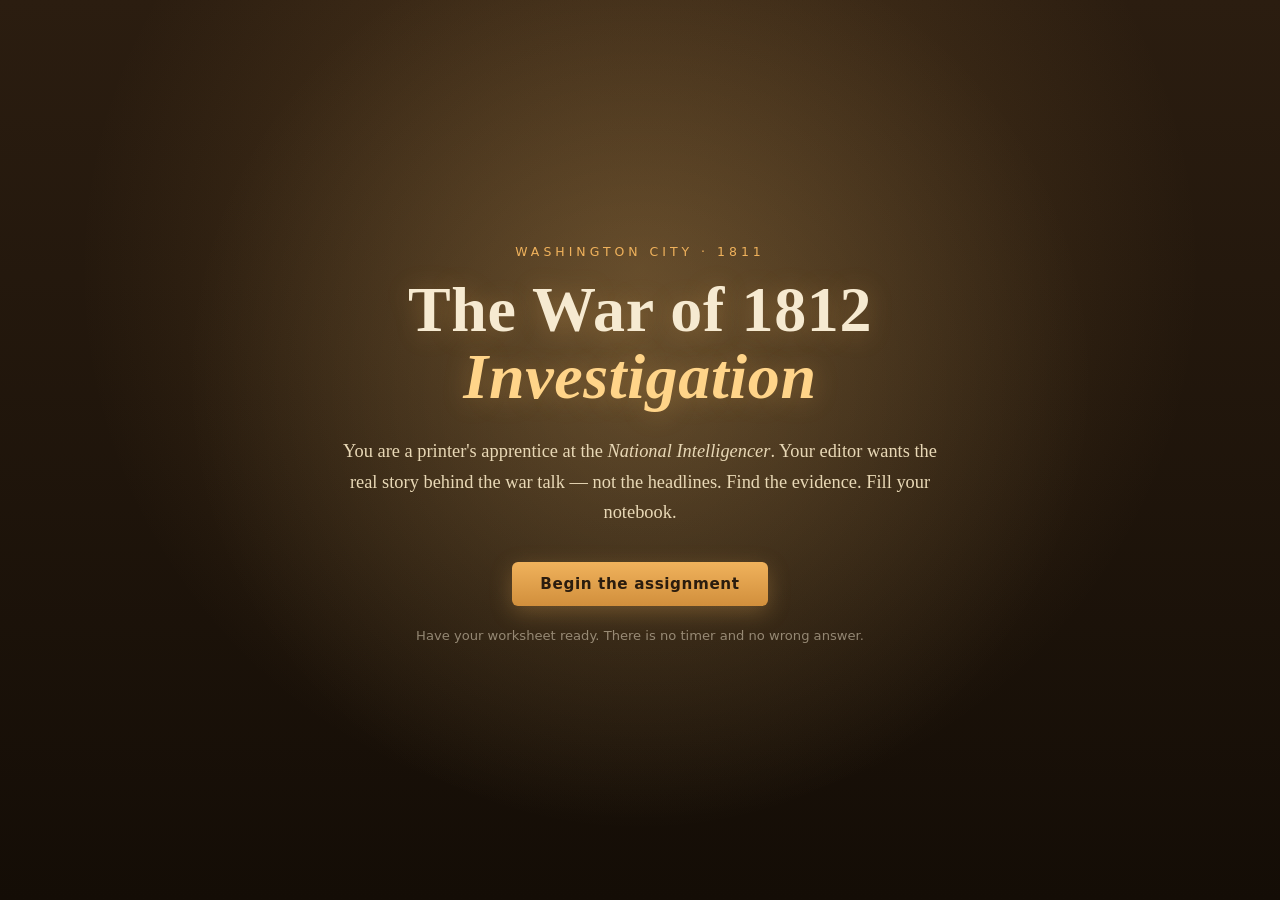
==== index.html @ 08470422 "Add vertical slice: beats 1-2 of the War of 1812 investigation A point-and-click lesson for 9th grad" ====
<!DOCTYPE html>
<html lang="en">
<head>
<meta charset="utf-8">
<meta name="viewport" content="width=device-width, initial-scale=1, viewport-fit=cover">
<title>The War of 1812 Investigation</title>
<meta name="description" content="A point-and-click investigation into the causes of the War of 1812.">
<link rel="icon" href="data:image/svg+xml,<svg xmlns='http://www.w3.org/2000/svg' viewBox='0 0 100 100'><text y='.9em' font-size='90'>🕯️</text></svg>">
<link rel="stylesheet" href="assets/css/game.css">
</head>
<body>

<main id="app">

  <!-- ============ TITLE ============ -->
  <section id="screen-title" class="screen is-active">
    <div class="title-art" aria-hidden="true"></div>
    <div class="title-inner">
      <p class="title-kicker">Washington City &middot; 1811</p>
      <h1 class="title-name">The War of 1812<br><span>Investigation</span></h1>
      <p class="title-blurb">
        You are a printer's apprentice at the <em>National Intelligencer</em>.
        Your editor wants the real story behind the war talk &mdash; not the headlines.
        Find the evidence. Fill your notebook.
      </p>
      <button class="btn btn-primary" id="btn-start">Begin the assignment</button>
      <p class="title-foot">Have your worksheet ready. There is no timer and no wrong answer.</p>
    </div>
  </section>

  <!-- ============ GAME ============ -->
  <section id="screen-game" class="screen">

    <div class="stage-wrap">
      <div class="stage" id="stage">
        <div class="stage-art" id="stage-art"></div>
        <div class="hotspots" id="hotspots"></div>
        <div class="stage-vignette" aria-hidden="true"></div>
        <p class="nudge" id="nudge" role="status" aria-live="polite"></p>
      </div>
    </div>

    <!-- dialogue overlay for the street beats -->
    <div class="dialogue" id="dialogue" hidden>
      <div class="dialogue-box">
        <p class="dialogue-who" id="dialogue-who"></p>
        <p class="dialogue-line" id="dialogue-line"></p>
        <button class="dialogue-next" id="dialogue-next">Continue &rsaquo;</button>
      </div>
    </div>

    <!-- notebook rail: objective + progress -->
    <div class="rail">
      <div class="rail-left">
        <span class="rail-label">Your notebook</span>
        <p class="rail-objective" id="objective" aria-live="polite">&nbsp;</p>
      </div>
      <div class="rail-right">
        <div class="pips" id="pips" aria-label="Evidence collected"></div>
        <button class="btn btn-ghost" id="btn-help" hidden>Where do I look?</button>
      </div>
    </div>
  </section>

  <!-- ============ EVIDENCE MODAL ============ -->
  <div class="modal-scrim" id="scrim" hidden>
    <div class="modal" role="dialog" aria-modal="true" aria-labelledby="modal-title">
      <p class="modal-tag" id="modal-tag"></p>
      <h2 class="modal-title" id="modal-title"></h2>
      <blockquote class="modal-quote" id="modal-quote"></blockquote>
      <div class="modal-body" id="modal-body"></div>
      <div class="modal-record">
        <p class="modal-record-label">Write this in your notebook</p>
        <p class="modal-record-text" id="modal-record"></p>
      </div>
      <button class="btn btn-primary" id="modal-close">Got it &mdash; keep looking</button>
    </div>
  </div>

  <!-- ============ INTERSTITIAL / END ============ -->
  <section id="screen-card" class="screen">
    <div class="card-inner">
      <p class="card-kicker" id="card-kicker"></p>
      <h2 class="card-title" id="card-title"></h2>
      <p class="card-text" id="card-text"></p>
      <button class="btn btn-primary" id="card-next"></button>
    </div>
  </section>

</main>

<script src="assets/js/scenes.js"></script>
<script src="assets/js/content.js"></script>
<script src="assets/js/game.js"></script>
</body>
</html>
---- assets/css/game.css ----
/* ==================================================================
   The War of 1812 Investigation
   No build step, no frameworks, no external fonts or images.
   Everything here is plain CSS so it runs on a locked-down Chromebook
   with no network access beyond the initial page load.
==================================================================*/

:root{
  --ink:        #2a1c0e;
  --parchment:  #f6ead1;
  --parchment-2:#e8d8b6;
  --candle:     #f0b25c;
  --candle-hot: #ffd489;
  --wine:       #7d2f2c;
  --deep:       #1b1209;
  --deep-2:     #2b1d10;
  --rule:       rgba(240, 178, 92, 0.28);

  --serif: "Iowan Old Style", "Palatino Linotype", Palatino, "Book Antiqua", Georgia, "Times New Roman", serif;
  --sans:  "Segoe UI", system-ui, -apple-system, Roboto, Helvetica, Arial, sans-serif;

  --stage-max: 1400px;
}

*{ box-sizing: border-box; }

html, body{
  margin: 0;
  padding: 0;
  height: 100%;
  background: var(--deep);
  color: var(--parchment);
  font-family: var(--serif);
  -webkit-text-size-adjust: 100%;
}

body{
  overflow: hidden;              /* the stage never scrolls during play */
  overscroll-behavior: none;
}

#app{ height: 100%; }

/* ---------- screens ---------------------------------------------*/
.screen{
  display: none;
  height: 100%;
  width: 100%;
}
.screen.is-active{ display: flex; }

/* ==================================================================
   TITLE SCREEN
==================================================================*/
#screen-title{
  position: relative;
  align-items: center;
  justify-content: center;
  text-align: center;
  padding: 24px;
  background:
    radial-gradient(ellipse at 50% 30%, rgba(240,178,92,0.22), transparent 62%),
    linear-gradient(#2b1d10, #140d06);
}
.title-art{
  position: absolute;
  inset: 0;
  background:
    radial-gradient(circle at 50% 42%, rgba(255,212,137,0.16), transparent 55%);
  pointer-events: none;
}
.title-inner{
  position: relative;
  max-width: 640px;
}
.title-kicker{
  font-family: var(--sans);
  font-size: 0.78rem;
  letter-spacing: 0.32em;
  text-transform: uppercase;
  color: var(--candle);
  margin: 0 0 18px;
}
.title-name{
  font-size: clamp(2.2rem, 6.2vw, 4rem);
  line-height: 1.04;
  margin: 0 0 6px;
  font-weight: 600;
  letter-spacing: 0.01em;
  text-shadow: 0 2px 26px rgba(240,178,92,0.3);
}
.title-name span{
  display: inline-block;
  color: var(--candle-hot);
  font-style: italic;
}
.title-blurb{
  font-size: clamp(1rem, 2.1vw, 1.15rem);
  line-height: 1.66;
  color: var(--parchment-2);
  margin: 26px auto 34px;
  max-width: 34em;
}
.title-foot{
  font-family: var(--sans);
  font-size: 0.82rem;
  color: rgba(246,234,209,0.5);
  margin-top: 22px;
}

/* ==================================================================
   BUTTONS
==================================================================*/
.btn{
  font-family: var(--sans);
  font-size: 0.95rem;
  font-weight: 600;
  letter-spacing: 0.04em;
  border: none;
  border-radius: 6px;
  padding: 13px 28px;
  cursor: pointer;
  transition: transform 0.12s ease, box-shadow 0.18s ease, background 0.18s ease;
}
.btn:focus-visible{
  outline: 3px solid var(--candle-hot);
  outline-offset: 3px;
}
.btn-primary{
  background: linear-gradient(#f0b25c, #d18f3c);
  color: #2a1c0e;
  box-shadow: 0 6px 22px rgba(240,178,92,0.28);
}
.btn-primary:hover{
  transform: translateY(-2px);
  box-shadow: 0 10px 28px rgba(240,178,92,0.4);
}
.btn-primary:active{ transform: translateY(0); }
.btn-ghost{
  background: transparent;
  color: var(--candle);
  border: 1px solid var(--rule);
  padding: 9px 16px;
  font-size: 0.82rem;
}
.btn-ghost:hover{ background: rgba(240,178,92,0.1); }

/* ==================================================================
   GAME SCREEN — stage + rail
==================================================================*/
#screen-game{
  flex-direction: column;
  background: #0d0805;
}

.stage-wrap{
  flex: 1;
  min-height: 0;
  display: flex;
  align-items: center;
  justify-content: center;
  padding: 10px;
}

/* The stage locks to 16:9 and never exceeds the viewport, so the
   percentage hotspots always land on the right pixels. */
.stage{
  position: relative;
  width: min(100%, var(--stage-max));
  aspect-ratio: 16 / 9;
  max-height: 100%;
  border-radius: 8px;
  overflow: hidden;
  box-shadow: 0 18px 60px rgba(0,0,0,0.6);
  background: #1b1209;
}
/* Safari <15 and old Chromebooks without aspect-ratio support */
@supports not (aspect-ratio: 16 / 9){
  .stage{ height: 100%; width: auto; min-width: 60vw; }
}

.stage-art, .stage-art svg, .stage-art img{
  position: absolute;
  inset: 0;
  width: 100%;
  height: 100%;
  display: block;
  object-fit: cover;
}
.stage-art{ animation: fadeIn 0.5s ease both; }

.stage-vignette{
  position: absolute;
  inset: 0;
  pointer-events: none;
  background:
    radial-gradient(ellipse at 50% 45%, transparent 42%, rgba(12,7,3,0.62) 100%);
}

@keyframes fadeIn{ from{ opacity: 0; } to{ opacity: 1; } }

/* ---------- hotspots --------------------------------------------*/
.hotspots{ position: absolute; inset: 0; }

.hotspot{
  position: absolute;
  border: none;
  background: transparent;
  border-radius: 10px;
  cursor: pointer;
  padding: 0;
  /* a faint constant shimmer so students know where to aim, without
     turning the scene into a christmas tree */
  box-shadow:
    0 0 0 2px rgba(255,212,137,0.34),
    0 0 26px 6px rgba(255,190,100,0.22) inset;
  animation: breathe 2.6s ease-in-out infinite;
  transition: box-shadow 0.2s ease, transform 0.2s ease;
}
.hotspot:hover,
.hotspot:focus-visible{
  outline: none;
  transform: scale(1.03);
  box-shadow:
    0 0 0 3px var(--candle-hot),
    0 0 40px 10px rgba(255,190,100,0.4) inset;
}
@keyframes breathe{
  0%, 100%{ box-shadow: 0 0 0 2px rgba(255,212,137,0.28), 0 0 22px 5px rgba(255,190,100,0.16) inset; }
  50%     { box-shadow: 0 0 0 2px rgba(255,212,137,0.55), 0 0 34px 9px rgba(255,190,100,0.34) inset; }
}
/* the "Where do I look?" button pings the current hotspot hard */
.hotspot.is-pinged{ animation: ping 0.7s ease 3; }
@keyframes ping{
  0%, 100%{ transform: scale(1);    box-shadow: 0 0 0 2px rgba(255,212,137,0.4); }
  50%     { transform: scale(1.14); box-shadow: 0 0 0 5px #fff0c8, 0 0 60px 16px rgba(255,190,100,0.6) inset; }
}
@media (prefers-reduced-motion: reduce){
  .hotspot, .hotspot.is-pinged{ animation: none; }
  .hotspot{ box-shadow: 0 0 0 3px rgba(255,212,137,0.55); }
}

/* edit mode: ?edit in the URL draws every box for repositioning */
.hotspots.is-editing .hotspot{
  background: rgba(255,80,80,0.22);
  box-shadow: 0 0 0 2px #ff5050;
  animation: none;
}

/* ---------- the "nothing there" nudge ---------------------------*/
.nudge{
  position: absolute;
  left: 50%;
  bottom: 22px;
  transform: translateX(-50%);
  margin: 0;
  padding: 9px 20px;
  border-radius: 999px;
  background: rgba(20,13,6,0.86);
  color: var(--parchment-2);
  font-family: var(--sans);
  font-size: 0.86rem;
  opacity: 0;
  transition: opacity 0.25s ease;
  pointer-events: none;
  max-width: 80%;
  text-align: center;
}
.nudge.is-shown{ opacity: 1; }

/* ==================================================================
   DIALOGUE (the two street beats)
==================================================================*/
.dialogue{
  position: absolute;
  inset: 0;
  display: flex;
  align-items: flex-end;
  justify-content: center;
  padding: 0 0 30px;
  z-index: 5;
}
.dialogue[hidden]{ display: none; }

.dialogue-box{
  width: min(860px, 92%);
  background: linear-gradient(rgba(16,10,5,0.95), rgba(10,6,3,0.97));
  border: 1px solid var(--rule);
  border-radius: 10px;
  padding: 22px 26px 20px;
  box-shadow: 0 16px 50px rgba(0,0,0,0.7);
  animation: riseIn 0.32s ease both;
}
@keyframes riseIn{
  from{ opacity: 0; transform: translateY(14px); }
  to  { opacity: 1; transform: none; }
}
.dialogue-who{
  font-family: var(--sans);
  font-size: 0.74rem;
  letter-spacing: 0.26em;
  text-transform: uppercase;
  color: var(--candle);
  margin: 0 0 10px;
}
.dialogue-line{
  font-size: clamp(1.05rem, 2.3vw, 1.32rem);
  line-height: 1.6;
  margin: 0 0 16px;
  min-height: 2.2em;
}
.dialogue-line em{ color: var(--candle-hot); font-style: italic; }
.dialogue-next{
  font-family: var(--sans);
  font-size: 0.85rem;
  font-weight: 600;
  letter-spacing: 0.06em;
  background: none;
  border: none;
  color: var(--candle);
  cursor: pointer;
  padding: 6px 2px;
}
.dialogue-next:hover{ color: var(--candle-hot); }
.dialogue-next:focus-visible{ outline: 2px solid var(--candle-hot); outline-offset: 3px; }

/* ==================================================================
   RAIL — objective + progress pips
==================================================================*/
.rail{
  flex: 0 0 auto;
  display: flex;
  align-items: center;
  gap: 20px;
  padding: 12px clamp(14px, 3vw, 34px) 16px;
  background: linear-gradient(rgba(20,13,6,0), rgba(20,13,6,0.9) 40%);
  border-top: 1px solid rgba(240,178,92,0.14);
}
.rail-left{ flex: 1; min-width: 0; }
.rail-label{
  font-family: var(--sans);
  font-size: 0.68rem;
  letter-spacing: 0.26em;
  text-transform: uppercase;
  color: rgba(240,178,92,0.75);
}
.rail-objective{
  margin: 5px 0 0;
  font-size: clamp(0.95rem, 1.9vw, 1.08rem);
  line-height: 1.5;
  color: var(--parchment-2);
}
.rail-right{
  display: flex;
  align-items: center;
  gap: 16px;
  flex: 0 0 auto;
}
.pips{ display: flex; gap: 8px; }
.pip{
  width: 13px;
  height: 13px;
  border-radius: 50%;
  border: 1.5px solid rgba(240,178,92,0.5);
  transition: background 0.3s ease, transform 0.3s ease;
}
.pip.is-found{
  background: var(--candle);
  border-color: var(--candle-hot);
  transform: scale(1.14);
  box-shadow: 0 0 12px rgba(240,178,92,0.6);
}

/* ==================================================================
   EVIDENCE MODAL
==================================================================*/
.modal-scrim{
  position: fixed;
  inset: 0;
  z-index: 40;
  display: flex;
  align-items: center;
  justify-content: center;
  padding: 20px;
  background: rgba(8,5,2,0.82);
  animation: fadeIn 0.2s ease both;
}
.modal-scrim[hidden]{ display: none; }

.modal{
  width: min(720px, 100%);
  max-height: 92vh;
  overflow-y: auto;
  background:
    linear-gradient(rgba(246,234,209,0.02), rgba(246,234,209,0.02)),
    linear-gradient(#251808, #1a1006);
  border: 1px solid var(--rule);
  border-radius: 12px;
  padding: clamp(22px, 4vw, 38px);
  box-shadow: 0 26px 80px rgba(0,0,0,0.75);
  animation: riseIn 0.3s ease both;
}
.modal-tag{
  font-family: var(--sans);
  font-size: 0.7rem;
  letter-spacing: 0.24em;
  text-transform: uppercase;
  color: var(--candle);
  margin: 0 0 10px;
}
.modal-title{
  font-size: clamp(1.5rem, 3.4vw, 2rem);
  line-height: 1.16;
  margin: 0 0 20px;
  font-weight: 600;
}
.modal-quote{
  margin: 0 0 22px;
  padding: 2px 0 2px 20px;
  border-left: 3px solid var(--wine);
  font-style: italic;
  font-size: clamp(1rem, 2.1vw, 1.12rem);
  line-height: 1.62;
  color: var(--candle-hot);
}
.modal-body p{
  margin: 0 0 15px;
  font-size: clamp(0.98rem, 1.9vw, 1.05rem);
  line-height: 1.72;
  color: var(--parchment-2);
}
.modal-body strong{ color: var(--parchment); }

.modal-record{
  margin: 24px 0 26px;
  padding: 16px 18px;
  background: rgba(240,178,92,0.09);
  border: 1px dashed rgba(240,178,92,0.4);
  border-radius: 8px;
}
.modal-record-label{
  font-family: var(--sans);
  font-size: 0.68rem;
  letter-spacing: 0.22em;
  text-transform: uppercase;
  color: var(--candle);
  margin: 0 0 8px;
}
.modal-record-text{
  margin: 0;
  font-size: 1rem;
  line-height: 1.6;
  color: var(--parchment);
}

/* ==================================================================
   INTERSTITIAL CARDS
==================================================================*/
#screen-card{
  align-items: center;
  justify-content: center;
  text-align: center;
  padding: 26px;
  background:
    radial-gradient(ellipse at 50% 40%, rgba(240,178,92,0.16), transparent 62%),
    linear-gradient(#211509, #100a04);
}
.card-inner{ max-width: 620px; animation: riseIn 0.5s ease both; }
.card-kicker{
  font-family: var(--sans);
  font-size: 0.72rem;
  letter-spacing: 0.3em;
  text-transform: uppercase;
  color: var(--candle);
  margin: 0 0 16px;
}
.card-title{
  font-size: clamp(1.8rem, 4.6vw, 2.7rem);
  line-height: 1.12;
  margin: 0 0 22px;
  font-weight: 600;
}
.card-text{
  font-size: clamp(1rem, 2.1vw, 1.12rem);
  line-height: 1.72;
  color: var(--parchment-2);
  margin: 0 0 34px;
}
.card-text em{ color: var(--candle); }

/* ==================================================================
   SMALL SCREENS — a Chromebook in tablet mode, or a phone
==================================================================*/
@media (max-width: 720px){
  .rail{ flex-direction: column; align-items: flex-start; gap: 10px; }
  .rail-right{ width: 100%; justify-content: space-between; }
  .dialogue{ padding-bottom: 14px; }
  .dialogue-box{ padding: 16px 18px 14px; }
}
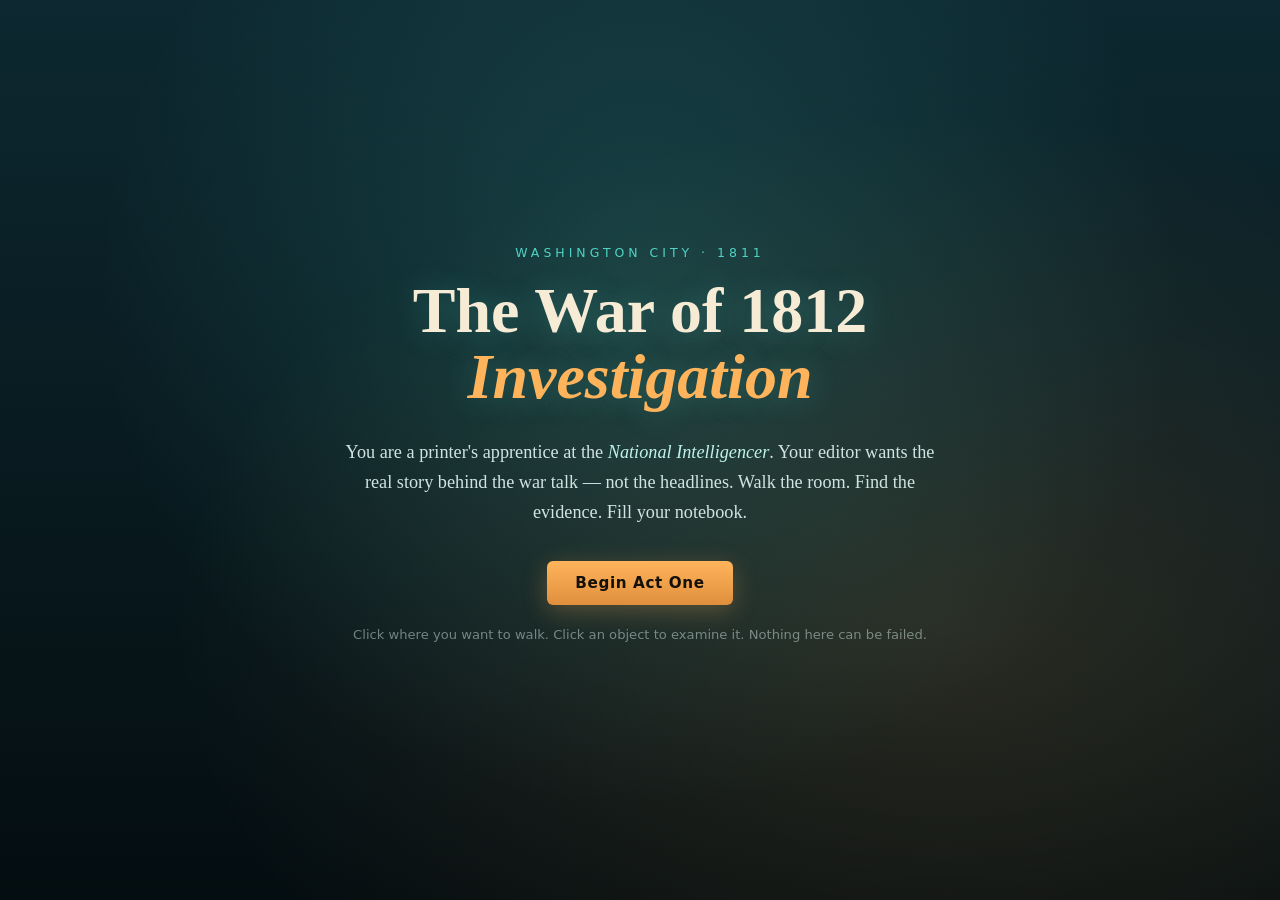
==== commit 42158353: "Rebuild Act One: walkable panning rooms, new art direction, drawer puzzle Replaces the static single" ====
--- a/index.html
+++ b/index.html
@@ -9,80 +9,117 @@
 <link rel="stylesheet" href="assets/css/game.css">
 </head>
 <body>
-
 <main id="app">
 
-  <!-- ============ TITLE ============ -->
+  <!-- ===================== TITLE ===================== -->
   <section id="screen-title" class="screen is-active">
-    <div class="title-art" aria-hidden="true"></div>
     <div class="title-inner">
       <p class="title-kicker">Washington City &middot; 1811</p>
       <h1 class="title-name">The War of 1812<br><span>Investigation</span></h1>
       <p class="title-blurb">
         You are a printer's apprentice at the <em>National Intelligencer</em>.
         Your editor wants the real story behind the war talk &mdash; not the headlines.
-        Find the evidence. Fill your notebook.
+        Walk the room. Find the evidence. Fill your notebook.
       </p>
-      <button class="btn btn-primary" id="btn-start">Begin the assignment</button>
-      <p class="title-foot">Have your worksheet ready. There is no timer and no wrong answer.</p>
+      <button class="btn btn-primary" id="btn-start">Begin Act One</button>
+      <p class="title-foot">Click where you want to walk. Click an object to examine it. Nothing here can be failed.</p>
     </div>
   </section>
 
-  <!-- ============ GAME ============ -->
+  <!-- ===================== GAME ===================== -->
   <section id="screen-game" class="screen">
-
     <div class="stage-wrap">
       <div class="stage" id="stage">
-        <div class="stage-art" id="stage-art"></div>
-        <div class="hotspots" id="hotspots"></div>
+
+        <!-- three parallax layers -->
+        <div class="layer layer-back" id="layer-back"></div>
+        <div class="layer layer-mid"  id="layer-mid">
+          <div class="hotspots" id="hotspots"></div>
+          <div class="actor" id="actor"></div>
+        </div>
+        <div class="layer layer-fg"   id="layer-fg"></div>
+
         <div class="stage-vignette" aria-hidden="true"></div>
+
+        <!-- edge arrows hinting there is more room off-screen -->
+        <div class="edge edge-l" id="edge-l" aria-hidden="true">&lsaquo;</div>
+        <div class="edge edge-r" id="edge-r" aria-hidden="true">&rsaquo;</div>
+
         <p class="nudge" id="nudge" role="status" aria-live="polite"></p>
+
+        <!-- NPC dialogue -->
+        <div class="dialogue" id="dialogue" hidden>
+          <div class="dialogue-box">
+            <p class="dialogue-who" id="dialogue-who"></p>
+            <p class="dialogue-line" id="dialogue-line"></p>
+            <button class="dialogue-next" id="dialogue-next">Continue &rsaquo;</button>
+          </div>
+        </div>
       </div>
     </div>
 
-    <!-- dialogue overlay for the street beats -->
-    <div class="dialogue" id="dialogue" hidden>
-      <div class="dialogue-box">
-        <p class="dialogue-who" id="dialogue-who"></p>
-        <p class="dialogue-line" id="dialogue-line"></p>
-        <button class="dialogue-next" id="dialogue-next">Continue &rsaquo;</button>
-      </div>
-    </div>
-
-    <!-- notebook rail: objective + progress -->
+    <!-- objective rail -->
     <div class="rail">
       <div class="rail-left">
-        <span class="rail-label">Your notebook</span>
+        <span class="rail-label">Your assignment</span>
         <p class="rail-objective" id="objective" aria-live="polite">&nbsp;</p>
       </div>
       <div class="rail-right">
         <div class="pips" id="pips" aria-label="Evidence collected"></div>
-        <button class="btn btn-ghost" id="btn-help" hidden>Where do I look?</button>
+        <button class="btn btn-ghost" id="btn-notebook">Notebook</button>
+        <button class="btn btn-ghost" id="btn-help">Where do I look?</button>
       </div>
     </div>
   </section>
 
-  <!-- ============ EVIDENCE MODAL ============ -->
-  <div class="modal-scrim" id="scrim" hidden>
-    <div class="modal" role="dialog" aria-modal="true" aria-labelledby="modal-title">
+  <!-- ===================== EVIDENCE ===================== -->
+  <div class="scrim" id="scrim" hidden>
+    <div class="modal" role="dialog" aria-modal="true" aria-labelledby="modal-heading">
       <p class="modal-tag" id="modal-tag"></p>
-      <h2 class="modal-title" id="modal-title"></h2>
+      <h2 class="modal-heading" id="modal-heading"></h2>
       <blockquote class="modal-quote" id="modal-quote"></blockquote>
       <div class="modal-body" id="modal-body"></div>
-      <div class="modal-record">
-        <p class="modal-record-label">Write this in your notebook</p>
-        <p class="modal-record-text" id="modal-record"></p>
+      <div class="record">
+        <p class="record-label">Write this in your notebook</p>
+        <p class="record-text" id="modal-record"></p>
       </div>
-      <button class="btn btn-primary" id="modal-close">Got it &mdash; keep looking</button>
+      <button class="btn btn-primary" id="modal-close">Got it</button>
     </div>
   </div>
 
-  <!-- ============ INTERSTITIAL / END ============ -->
+  <!-- ===================== PUZZLE ===================== -->
+  <div class="scrim" id="puzzle-scrim" hidden>
+    <div class="modal modal-puzzle" role="dialog" aria-modal="true" aria-labelledby="puzzle-heading">
+      <p class="modal-tag">The locked drawer</p>
+      <h2 class="modal-heading" id="puzzle-heading">Three Brass Dials</h2>
+      <p class="puzzle-prompt" id="puzzle-prompt"></p>
+      <blockquote class="modal-quote" id="puzzle-riddle"></blockquote>
+      <div class="dials" id="dials"></div>
+      <p class="puzzle-msg" id="puzzle-msg" role="status" aria-live="polite">&nbsp;</p>
+      <div class="puzzle-actions">
+        <button class="btn btn-primary" id="puzzle-try">Turn the dials</button>
+        <button class="btn btn-ghost" id="puzzle-notebook">Check my notebook</button>
+        <button class="btn btn-ghost" id="puzzle-skip"></button>
+      </div>
+    </div>
+  </div>
+
+  <!-- ===================== NOTEBOOK ===================== -->
+  <div class="scrim" id="notebook-scrim" hidden>
+    <div class="modal" role="dialog" aria-modal="true" aria-labelledby="notebook-heading">
+      <p class="modal-tag">Carried in your coat</p>
+      <h2 class="modal-heading" id="notebook-heading">Your Notebook</h2>
+      <div class="notebook" id="notebook-body"></div>
+      <button class="btn btn-primary" id="notebook-close">Close</button>
+    </div>
+  </div>
+
+  <!-- ===================== ACT CARD ===================== -->
   <section id="screen-card" class="screen">
     <div class="card-inner">
       <p class="card-kicker" id="card-kicker"></p>
-      <h2 class="card-title" id="card-title"></h2>
-      <p class="card-text" id="card-text"></p>
+      <h2 class="card-heading" id="card-heading"></h2>
+      <div class="card-text" id="card-text"></div>
       <button class="btn btn-primary" id="card-next"></button>
     </div>
   </section>
--- a/assets/css/game.css
+++ b/assets/css/game.css
@@ -1,499 +1,418 @@
 /* ==================================================================
    The War of 1812 Investigation
-   No build step, no frameworks, no external fonts or images.
-   Everything here is plain CSS so it runs on a locked-down Chromebook
-   with no network access beyond the initial page load.
+   System fonts, no images, no frameworks, no network calls after load.
+   Two colour temperatures only: cold teal, warm amber.
 ==================================================================*/
 
 :root{
-  --ink:        #2a1c0e;
-  --parchment:  #f6ead1;
-  --parchment-2:#e8d8b6;
-  --candle:     #f0b25c;
-  --candle-hot: #ffd489;
-  --wine:       #7d2f2c;
-  --deep:       #1b1209;
-  --deep-2:     #2b1d10;
-  --rule:       rgba(240, 178, 92, 0.28);
-
-  --serif: "Iowan Old Style", "Palatino Linotype", Palatino, "Book Antiqua", Georgia, "Times New Roman", serif;
+  --cold:      #4fd3c4;
+  --cold-hi:   #bff3ea;
+  --cold-lo:   #0b2129;
+  --warm:      #ffb45c;
+  --warm-hi:   #ffd48a;
+  --paper:     #f6ecd6;
+  --ink:       #071a20;
+  --void:      #02080a;
+  --rule:      rgba(79, 211, 196, 0.26);
+
+  --serif: "Iowan Old Style", "Palatino Linotype", Palatino, "Book Antiqua", Georgia, serif;
   --sans:  "Segoe UI", system-ui, -apple-system, Roboto, Helvetica, Arial, sans-serif;
-
-  --stage-max: 1400px;
+  --stage-max: 1500px;
 }
 
 *{ box-sizing: border-box; }
 
 html, body{
-  margin: 0;
-  padding: 0;
-  height: 100%;
-  background: var(--deep);
-  color: var(--parchment);
+  margin: 0; padding: 0; height: 100%;
+  background: var(--void);
+  color: var(--paper);
   font-family: var(--serif);
   -webkit-text-size-adjust: 100%;
 }
-
-body{
-  overflow: hidden;              /* the stage never scrolls during play */
-  overscroll-behavior: none;
-}
-
+body{ overflow: hidden; overscroll-behavior: none; }
 #app{ height: 100%; }
 
-/* ---------- screens ---------------------------------------------*/
-.screen{
-  display: none;
-  height: 100%;
-  width: 100%;
-}
+.screen{ display: none; height: 100%; width: 100%; }
 .screen.is-active{ display: flex; }
 
 /* ==================================================================
-   TITLE SCREEN
+   TITLE
 ==================================================================*/
 #screen-title{
-  position: relative;
-  align-items: center;
-  justify-content: center;
-  text-align: center;
-  padding: 24px;
+  align-items: center; justify-content: center; text-align: center; padding: 24px;
   background:
-    radial-gradient(ellipse at 50% 30%, rgba(240,178,92,0.22), transparent 62%),
-    linear-gradient(#2b1d10, #140d06);
-}
-.title-art{
-  position: absolute;
-  inset: 0;
-  background:
-    radial-gradient(circle at 50% 42%, rgba(255,212,137,0.16), transparent 55%);
-  pointer-events: none;
-}
-.title-inner{
-  position: relative;
-  max-width: 640px;
-}
+    radial-gradient(ellipse at 50% 32%, rgba(79,211,196,0.18), transparent 60%),
+    radial-gradient(ellipse at 74% 70%, rgba(255,180,92,0.14), transparent 58%),
+    linear-gradient(#0d2830, #04101400);
+  background-color: #040d10;
+}
+.title-inner{ max-width: 640px; }
 .title-kicker{
-  font-family: var(--sans);
-  font-size: 0.78rem;
-  letter-spacing: 0.32em;
-  text-transform: uppercase;
-  color: var(--candle);
-  margin: 0 0 18px;
+  font-family: var(--sans); font-size: 0.78rem; letter-spacing: 0.32em;
+  text-transform: uppercase; color: var(--cold); margin: 0 0 18px;
 }
 .title-name{
-  font-size: clamp(2.2rem, 6.2vw, 4rem);
-  line-height: 1.04;
-  margin: 0 0 6px;
-  font-weight: 600;
-  letter-spacing: 0.01em;
-  text-shadow: 0 2px 26px rgba(240,178,92,0.3);
-}
-.title-name span{
-  display: inline-block;
-  color: var(--candle-hot);
-  font-style: italic;
-}
+  font-size: clamp(2.2rem, 6.2vw, 4rem); line-height: 1.04;
+  margin: 0 0 6px; font-weight: 600;
+  text-shadow: 0 2px 30px rgba(79,211,196,0.28);
+}
+.title-name span{ color: var(--warm); font-style: italic; }
 .title-blurb{
-  font-size: clamp(1rem, 2.1vw, 1.15rem);
-  line-height: 1.66;
-  color: var(--parchment-2);
-  margin: 26px auto 34px;
-  max-width: 34em;
-}
+  font-size: clamp(1rem, 2.1vw, 1.14rem); line-height: 1.66;
+  color: #cfe4e2; margin: 26px auto 34px; max-width: 34em;
+}
+.title-blurb em{ color: var(--cold-hi); }
 .title-foot{
-  font-family: var(--sans);
-  font-size: 0.82rem;
-  color: rgba(246,234,209,0.5);
-  margin-top: 22px;
+  font-family: var(--sans); font-size: 0.82rem;
+  color: rgba(207,228,226,0.5); margin-top: 22px;
 }
 
 /* ==================================================================
    BUTTONS
 ==================================================================*/
 .btn{
-  font-family: var(--sans);
-  font-size: 0.95rem;
-  font-weight: 600;
-  letter-spacing: 0.04em;
-  border: none;
-  border-radius: 6px;
-  padding: 13px 28px;
-  cursor: pointer;
+  font-family: var(--sans); font-size: 0.95rem; font-weight: 600;
+  letter-spacing: 0.04em; border: none; border-radius: 6px;
+  padding: 13px 28px; cursor: pointer;
   transition: transform 0.12s ease, box-shadow 0.18s ease, background 0.18s ease;
 }
-.btn:focus-visible{
-  outline: 3px solid var(--candle-hot);
-  outline-offset: 3px;
-}
+.btn:focus-visible{ outline: 3px solid var(--warm-hi); outline-offset: 3px; }
 .btn-primary{
-  background: linear-gradient(#f0b25c, #d18f3c);
-  color: #2a1c0e;
-  box-shadow: 0 6px 22px rgba(240,178,92,0.28);
-}
-.btn-primary:hover{
-  transform: translateY(-2px);
-  box-shadow: 0 10px 28px rgba(240,178,92,0.4);
-}
+  background: linear-gradient(var(--warm), #e08f3c); color: #14100a;
+  box-shadow: 0 6px 24px rgba(255,180,92,0.26);
+}
+.btn-primary:hover{ transform: translateY(-2px); box-shadow: 0 10px 30px rgba(255,180,92,0.4); }
 .btn-primary:active{ transform: translateY(0); }
 .btn-ghost{
-  background: transparent;
-  color: var(--candle);
-  border: 1px solid var(--rule);
-  padding: 9px 16px;
-  font-size: 0.82rem;
-}
-.btn-ghost:hover{ background: rgba(240,178,92,0.1); }
-
-/* ==================================================================
-   GAME SCREEN — stage + rail
-==================================================================*/
-#screen-game{
-  flex-direction: column;
-  background: #0d0805;
-}
-
+  background: transparent; color: var(--cold);
+  border: 1px solid var(--rule); padding: 9px 16px; font-size: 0.82rem;
+}
+.btn-ghost:hover{ background: rgba(79,211,196,0.1); }
+
+/* ==================================================================
+   STAGE + PARALLAX LAYERS
+==================================================================*/
+#screen-game{ flex-direction: column; background: #030a0d; }
 .stage-wrap{
-  flex: 1;
-  min-height: 0;
-  display: flex;
-  align-items: center;
-  justify-content: center;
-  padding: 10px;
-}
-
-/* The stage locks to 16:9 and never exceeds the viewport, so the
-   percentage hotspots always land on the right pixels. */
+  flex: 1; min-height: 0; display: flex;
+  align-items: center; justify-content: center; padding: 10px;
+}
 .stage{
   position: relative;
   width: min(100%, var(--stage-max));
   aspect-ratio: 16 / 9;
   max-height: 100%;
+  overflow: hidden;
   border-radius: 8px;
-  overflow: hidden;
-  box-shadow: 0 18px 60px rgba(0,0,0,0.6);
-  background: #1b1209;
-}
-/* Safari <15 and old Chromebooks without aspect-ratio support */
+  background: #041014;
+  box-shadow: 0 18px 60px rgba(0,0,0,0.65);
+  cursor: crosshair;
+}
 @supports not (aspect-ratio: 16 / 9){
   .stage{ height: 100%; width: auto; min-width: 60vw; }
 }
 
-.stage-art, .stage-art svg, .stage-art img{
+/* each layer is wider than the stage and slides at its own rate */
+.layer{
+  position: absolute; top: 0; left: 0; height: 100%;
+  will-change: transform;
+}
+.layer svg{ display: block; width: 100%; height: 100%; }
+.layer-art{ position: absolute; inset: 0; }
+.layer-fg{ pointer-events: none; }
+
+.stage-vignette{
+  position: absolute; inset: 0; pointer-events: none;
+  background: radial-gradient(ellipse at 50% 48%, transparent 52%, rgba(2,8,10,0.5) 100%);
+}
+
+/* edge arrows: "there is more room this way" */
+.edge{
+  position: absolute; top: 50%; transform: translateY(-50%);
+  font-size: 2.6rem; color: var(--cold);
+  opacity: 0; transition: opacity 0.3s ease;
+  pointer-events: none; text-shadow: 0 0 20px rgba(79,211,196,0.6);
+}
+.edge.is-on{ opacity: 0.45; animation: edgeBob 2s ease-in-out infinite; }
+.edge-l{ left: 14px; } .edge-r{ right: 14px; }
+@keyframes edgeBob{ 0%,100%{ opacity: 0.25; } 50%{ opacity: 0.6; } }
+
+/* ==================================================================
+   THE CHARACTER
+==================================================================*/
+.actor{
   position: absolute;
-  inset: 0;
-  width: 100%;
-  height: 100%;
-  display: block;
-  object-fit: cover;
-}
-.stage-art{ animation: fadeIn 0.5s ease both; }
-
-.stage-vignette{
-  position: absolute;
-  inset: 0;
+  bottom: 18%;
+  height: 27%;
+  aspect-ratio: 120 / 260;
+  transform-origin: 50% 100%;
   pointer-events: none;
-  background:
-    radial-gradient(ellipse at 50% 45%, transparent 42%, rgba(12,7,3,0.62) 100%);
-}
-
-@keyframes fadeIn{ from{ opacity: 0; } to{ opacity: 1; } }
-
-/* ---------- hotspots --------------------------------------------*/
+  filter: drop-shadow(0 12px 14px rgba(0,0,0,0.6));
+}
+.actor svg{ width: 100%; height: 100%; overflow: visible; }
+
+.actor.is-walking{ animation: bob 0.44s steps(2, end) infinite; }
+@keyframes bob{ 0%,100%{ margin-bottom: 0; } 50%{ margin-bottom: 0.7%; } }
+
+.a-leg{ transform-origin: 58px 150px; }
+.actor.is-walking .a-leg-a{ animation: stepA 0.44s ease-in-out infinite; }
+.actor.is-walking .a-leg-b{ animation: stepB 0.44s ease-in-out infinite; }
+.actor.is-walking .a-arm { animation: swing 0.44s ease-in-out infinite; transform-origin: 88px 84px; }
+@keyframes stepA{ 0%,100%{ transform: rotate(16deg); } 50%{ transform: rotate(-16deg); } }
+@keyframes stepB{ 0%,100%{ transform: rotate(-16deg); } 50%{ transform: rotate(16deg); } }
+@keyframes swing{ 0%,100%{ transform: rotate(-12deg); } 50%{ transform: rotate(14deg); } }
+
+@media (prefers-reduced-motion: reduce){
+  .actor.is-walking, .actor.is-walking .a-leg, .actor.is-walking .a-arm,
+  .edge.is-on{ animation: none; }
+}
+
+/* ==================================================================
+   HOTSPOTS
+==================================================================*/
 .hotspots{ position: absolute; inset: 0; }
-
 .hotspot{
-  position: absolute;
-  border: none;
-  background: transparent;
-  border-radius: 10px;
-  cursor: pointer;
-  padding: 0;
-  /* a faint constant shimmer so students know where to aim, without
-     turning the scene into a christmas tree */
-  box-shadow:
-    0 0 0 2px rgba(255,212,137,0.34),
-    0 0 26px 6px rgba(255,190,100,0.22) inset;
-  animation: breathe 2.6s ease-in-out infinite;
+  position: absolute; padding: 0; border: none;
+  background: transparent; border-radius: 10px; cursor: pointer;
+  box-shadow: 0 0 0 2px rgba(255,212,138,0.3);
+  animation: breathe 2.8s ease-in-out infinite;
   transition: box-shadow 0.2s ease, transform 0.2s ease;
 }
-.hotspot:hover,
-.hotspot:focus-visible{
-  outline: none;
-  transform: scale(1.03);
-  box-shadow:
-    0 0 0 3px var(--candle-hot),
-    0 0 40px 10px rgba(255,190,100,0.4) inset;
+.hotspot:hover, .hotspot:focus-visible{
+  outline: none; transform: scale(1.04);
+  box-shadow: 0 0 0 3px var(--warm-hi), 0 0 44px 12px rgba(255,180,92,0.34) inset;
 }
 @keyframes breathe{
-  0%, 100%{ box-shadow: 0 0 0 2px rgba(255,212,137,0.28), 0 0 22px 5px rgba(255,190,100,0.16) inset; }
-  50%     { box-shadow: 0 0 0 2px rgba(255,212,137,0.55), 0 0 34px 9px rgba(255,190,100,0.34) inset; }
-}
-/* the "Where do I look?" button pings the current hotspot hard */
+  0%,100%{ box-shadow: 0 0 0 2px rgba(255,212,138,0.22); }
+  50%    { box-shadow: 0 0 0 2px rgba(255,212,138,0.6), 0 0 30px 8px rgba(255,180,92,0.22) inset; }
+}
 .hotspot.is-pinged{ animation: ping 0.7s ease 3; }
 @keyframes ping{
-  0%, 100%{ transform: scale(1);    box-shadow: 0 0 0 2px rgba(255,212,137,0.4); }
-  50%     { transform: scale(1.14); box-shadow: 0 0 0 5px #fff0c8, 0 0 60px 16px rgba(255,190,100,0.6) inset; }
+  0%,100%{ transform: scale(1); box-shadow: 0 0 0 2px rgba(255,212,138,0.4); }
+  50%    { transform: scale(1.14); box-shadow: 0 0 0 5px #fff2d2, 0 0 60px 18px rgba(255,180,92,0.55) inset; }
 }
 @media (prefers-reduced-motion: reduce){
-  .hotspot, .hotspot.is-pinged{ animation: none; }
-  .hotspot{ box-shadow: 0 0 0 3px rgba(255,212,137,0.55); }
-}
-
-/* edit mode: ?edit in the URL draws every box for repositioning */
+  .hotspot, .hotspot.is-pinged{ animation: none; box-shadow: 0 0 0 3px rgba(255,212,138,0.55); }
+}
 .hotspots.is-editing .hotspot{
-  background: rgba(255,80,80,0.22);
-  box-shadow: 0 0 0 2px #ff5050;
-  animation: none;
-}
-
-/* ---------- the "nothing there" nudge ---------------------------*/
+  background: rgba(255,80,80,0.22); box-shadow: 0 0 0 2px #ff5050; animation: none;
+}
+
+/* ==================================================================
+   NUDGE + DIALOGUE
+==================================================================*/
 .nudge{
-  position: absolute;
-  left: 50%;
-  bottom: 22px;
-  transform: translateX(-50%);
-  margin: 0;
-  padding: 9px 20px;
-  border-radius: 999px;
-  background: rgba(20,13,6,0.86);
-  color: var(--parchment-2);
-  font-family: var(--sans);
-  font-size: 0.86rem;
-  opacity: 0;
-  transition: opacity 0.25s ease;
-  pointer-events: none;
-  max-width: 80%;
-  text-align: center;
+  position: absolute; left: 50%; bottom: 20px; transform: translateX(-50%);
+  margin: 0; padding: 9px 20px; border-radius: 999px;
+  background: rgba(3,12,15,0.9); color: #cfe4e2;
+  font-family: var(--sans); font-size: 0.86rem;
+  opacity: 0; transition: opacity 0.25s ease; pointer-events: none;
+  max-width: 80%; text-align: center;
 }
 .nudge.is-shown{ opacity: 1; }
 
-/* ==================================================================
-   DIALOGUE (the two street beats)
-==================================================================*/
 .dialogue{
-  position: absolute;
-  inset: 0;
-  display: flex;
-  align-items: flex-end;
-  justify-content: center;
-  padding: 0 0 30px;
-  z-index: 5;
+  position: absolute; inset: 0; z-index: 5;
+  display: flex; align-items: flex-end; justify-content: center; padding: 0 0 26px;
 }
 .dialogue[hidden]{ display: none; }
-
 .dialogue-box{
   width: min(860px, 92%);
-  background: linear-gradient(rgba(16,10,5,0.95), rgba(10,6,3,0.97));
-  border: 1px solid var(--rule);
-  border-radius: 10px;
-  padding: 22px 26px 20px;
-  box-shadow: 0 16px 50px rgba(0,0,0,0.7);
-  animation: riseIn 0.32s ease both;
-}
-@keyframes riseIn{
-  from{ opacity: 0; transform: translateY(14px); }
-  to  { opacity: 1; transform: none; }
-}
+  background: linear-gradient(rgba(4,14,18,0.95), rgba(2,8,10,0.97));
+  border: 1px solid var(--rule); border-radius: 10px;
+  padding: 20px 24px 18px; box-shadow: 0 16px 50px rgba(0,0,0,0.7);
+  animation: riseIn 0.3s ease both;
+}
+@keyframes riseIn{ from{ opacity: 0; transform: translateY(14px); } to{ opacity: 1; transform: none; } }
 .dialogue-who{
-  font-family: var(--sans);
-  font-size: 0.74rem;
-  letter-spacing: 0.26em;
-  text-transform: uppercase;
-  color: var(--candle);
-  margin: 0 0 10px;
+  font-family: var(--sans); font-size: 0.72rem; letter-spacing: 0.26em;
+  text-transform: uppercase; color: var(--cold); margin: 0 0 10px;
 }
 .dialogue-line{
-  font-size: clamp(1.05rem, 2.3vw, 1.32rem);
-  line-height: 1.6;
-  margin: 0 0 16px;
-  min-height: 2.2em;
-}
-.dialogue-line em{ color: var(--candle-hot); font-style: italic; }
+  font-size: clamp(1.02rem, 2.2vw, 1.28rem); line-height: 1.6;
+  margin: 0 0 14px; min-height: 2.2em;
+}
+.dialogue-line em{ color: var(--warm-hi); font-style: italic; }
 .dialogue-next{
-  font-family: var(--sans);
-  font-size: 0.85rem;
-  font-weight: 600;
-  letter-spacing: 0.06em;
-  background: none;
-  border: none;
-  color: var(--candle);
-  cursor: pointer;
-  padding: 6px 2px;
-}
-.dialogue-next:hover{ color: var(--candle-hot); }
-.dialogue-next:focus-visible{ outline: 2px solid var(--candle-hot); outline-offset: 3px; }
-
-/* ==================================================================
-   RAIL — objective + progress pips
+  font-family: var(--sans); font-size: 0.85rem; font-weight: 600; letter-spacing: 0.06em;
+  background: none; border: none; color: var(--cold); cursor: pointer; padding: 6px 2px;
+}
+.dialogue-next:hover{ color: var(--cold-hi); }
+.dialogue-next:focus-visible{ outline: 2px solid var(--cold-hi); outline-offset: 3px; }
+
+/* ==================================================================
+   RAIL
 ==================================================================*/
 .rail{
-  flex: 0 0 auto;
-  display: flex;
-  align-items: center;
-  gap: 20px;
+  flex: 0 0 auto; display: flex; align-items: center; gap: 20px;
   padding: 12px clamp(14px, 3vw, 34px) 16px;
-  background: linear-gradient(rgba(20,13,6,0), rgba(20,13,6,0.9) 40%);
-  border-top: 1px solid rgba(240,178,92,0.14);
+  background: linear-gradient(rgba(4,14,18,0), rgba(4,14,18,0.92) 40%);
+  border-top: 1px solid rgba(79,211,196,0.14);
 }
 .rail-left{ flex: 1; min-width: 0; }
 .rail-label{
-  font-family: var(--sans);
-  font-size: 0.68rem;
-  letter-spacing: 0.26em;
-  text-transform: uppercase;
-  color: rgba(240,178,92,0.75);
+  font-family: var(--sans); font-size: 0.68rem; letter-spacing: 0.26em;
+  text-transform: uppercase; color: rgba(79,211,196,0.8);
 }
 .rail-objective{
-  margin: 5px 0 0;
-  font-size: clamp(0.95rem, 1.9vw, 1.08rem);
-  line-height: 1.5;
-  color: var(--parchment-2);
-}
-.rail-right{
-  display: flex;
-  align-items: center;
-  gap: 16px;
-  flex: 0 0 auto;
-}
-.pips{ display: flex; gap: 8px; }
+  margin: 5px 0 0; font-size: clamp(0.95rem, 1.9vw, 1.06rem);
+  line-height: 1.5; color: #cfe4e2;
+}
+.rail-right{ display: flex; align-items: center; gap: 12px; flex: 0 0 auto; }
+.pips{ display: flex; gap: 8px; margin-right: 4px; }
 .pip{
-  width: 13px;
-  height: 13px;
-  border-radius: 50%;
-  border: 1.5px solid rgba(240,178,92,0.5);
+  width: 13px; height: 13px; border-radius: 50%;
+  border: 1.5px solid rgba(79,211,196,0.5);
   transition: background 0.3s ease, transform 0.3s ease;
 }
 .pip.is-found{
-  background: var(--candle);
-  border-color: var(--candle-hot);
-  transform: scale(1.14);
-  box-shadow: 0 0 12px rgba(240,178,92,0.6);
-}
-
-/* ==================================================================
-   EVIDENCE MODAL
-==================================================================*/
-.modal-scrim{
-  position: fixed;
-  inset: 0;
-  z-index: 40;
-  display: flex;
-  align-items: center;
-  justify-content: center;
-  padding: 20px;
-  background: rgba(8,5,2,0.82);
-  animation: fadeIn 0.2s ease both;
-}
-.modal-scrim[hidden]{ display: none; }
+  background: var(--warm); border-color: var(--warm-hi);
+  transform: scale(1.14); box-shadow: 0 0 12px rgba(255,180,92,0.6);
+}
+
+/* ==================================================================
+   MODALS
+==================================================================*/
+.scrim{
+  position: fixed; inset: 0; z-index: 40;
+  display: flex; align-items: center; justify-content: center; padding: 20px;
+  background: rgba(2,8,10,0.85); animation: fadeIn 0.2s ease both;
+}
+.scrim[hidden]{ display: none; }
+@keyframes fadeIn{ from{ opacity: 0; } to{ opacity: 1; } }
 
 .modal{
-  width: min(720px, 100%);
-  max-height: 92vh;
-  overflow-y: auto;
-  background:
-    linear-gradient(rgba(246,234,209,0.02), rgba(246,234,209,0.02)),
-    linear-gradient(#251808, #1a1006);
-  border: 1px solid var(--rule);
-  border-radius: 12px;
+  width: min(720px, 100%); max-height: 92vh; overflow-y: auto;
+  background: linear-gradient(#0c2b33, #061820);
+  border: 1px solid var(--rule); border-radius: 12px;
   padding: clamp(22px, 4vw, 38px);
   box-shadow: 0 26px 80px rgba(0,0,0,0.75);
   animation: riseIn 0.3s ease both;
 }
 .modal-tag{
-  font-family: var(--sans);
-  font-size: 0.7rem;
-  letter-spacing: 0.24em;
-  text-transform: uppercase;
-  color: var(--candle);
-  margin: 0 0 10px;
-}
-.modal-title{
-  font-size: clamp(1.5rem, 3.4vw, 2rem);
-  line-height: 1.16;
-  margin: 0 0 20px;
-  font-weight: 600;
+  font-family: var(--sans); font-size: 0.7rem; letter-spacing: 0.24em;
+  text-transform: uppercase; color: var(--cold); margin: 0 0 10px;
+}
+.modal-heading{
+  font-size: clamp(1.5rem, 3.4vw, 2rem); line-height: 1.16;
+  margin: 0 0 20px; font-weight: 600;
 }
 .modal-quote{
-  margin: 0 0 22px;
-  padding: 2px 0 2px 20px;
-  border-left: 3px solid var(--wine);
-  font-style: italic;
-  font-size: clamp(1rem, 2.1vw, 1.12rem);
-  line-height: 1.62;
-  color: var(--candle-hot);
-}
+  margin: 0 0 22px; padding: 2px 0 2px 20px;
+  border-left: 3px solid var(--warm);
+  font-style: italic; font-size: clamp(1rem, 2.1vw, 1.1rem);
+  line-height: 1.62; color: var(--warm-hi);
+}
+.modal-quote strong{ color: #fff2d2; font-style: normal; }
 .modal-body p{
-  margin: 0 0 15px;
-  font-size: clamp(0.98rem, 1.9vw, 1.05rem);
-  line-height: 1.72;
-  color: var(--parchment-2);
-}
-.modal-body strong{ color: var(--parchment); }
-
-.modal-record{
-  margin: 24px 0 26px;
-  padding: 16px 18px;
-  background: rgba(240,178,92,0.09);
-  border: 1px dashed rgba(240,178,92,0.4);
-  border-radius: 8px;
-}
-.modal-record-label{
-  font-family: var(--sans);
-  font-size: 0.68rem;
-  letter-spacing: 0.22em;
-  text-transform: uppercase;
-  color: var(--candle);
-  margin: 0 0 8px;
-}
-.modal-record-text{
-  margin: 0;
-  font-size: 1rem;
-  line-height: 1.6;
-  color: var(--parchment);
-}
-
-/* ==================================================================
-   INTERSTITIAL CARDS
+  margin: 0 0 15px; font-size: clamp(0.98rem, 1.9vw, 1.04rem);
+  line-height: 1.72; color: #cfe4e2;
+}
+.modal-body strong{ color: var(--paper); }
+
+.record{
+  margin: 24px 0 26px; padding: 16px 18px;
+  background: rgba(255,180,92,0.09);
+  border: 1px dashed rgba(255,180,92,0.4); border-radius: 8px;
+}
+.record-label{
+  font-family: var(--sans); font-size: 0.68rem; letter-spacing: 0.22em;
+  text-transform: uppercase; color: var(--warm); margin: 0 0 8px;
+}
+.record-text{ margin: 0; font-size: 1rem; line-height: 1.6; color: var(--paper); }
+
+/* ---------- puzzle ----------------------------------------------*/
+.puzzle-prompt{ margin: 0 0 14px; color: #cfe4e2; line-height: 1.6; }
+.dials{ display: flex; gap: clamp(12px, 3vw, 28px); justify-content: center; margin: 26px 0 18px; }
+.dials.is-wrong{ animation: shake 0.4s ease; }
+@keyframes shake{
+  0%,100%{ transform: translateX(0); }
+  20%{ transform: translateX(-9px); } 40%{ transform: translateX(9px); }
+  60%{ transform: translateX(-6px); } 80%{ transform: translateX(6px); }
+}
+.dial{ display: flex; flex-direction: column; align-items: center; gap: 4px; }
+.dial-arrow{
+  background: rgba(79,211,196,0.12); border: 1px solid var(--rule);
+  color: var(--cold); width: 56px; height: 30px; border-radius: 6px;
+  cursor: pointer; font-size: 1rem; line-height: 1;
+}
+.dial-arrow:hover{ background: rgba(79,211,196,0.24); }
+.dial-arrow:focus-visible{ outline: 2px solid var(--warm-hi); outline-offset: 2px; }
+.dial-num{
+  display: block; width: 56px; padding: 10px 0;
+  background: #030f13; border: 1px solid rgba(255,180,92,0.4); border-radius: 6px;
+  font-family: var(--serif); font-size: 2rem; text-align: center; color: var(--warm-hi);
+}
+.dial-label{
+  font-family: var(--sans); font-size: 0.68rem; letter-spacing: 0.1em;
+  text-transform: uppercase; color: rgba(207,228,226,0.65);
+  margin-top: 6px; text-align: center; max-width: 90px; line-height: 1.3;
+}
+.puzzle-msg{
+  min-height: 3em; margin: 0 0 18px; text-align: center;
+  font-family: var(--sans); font-size: 0.9rem; color: var(--warm);
+}
+.puzzle-help{ display: block; color: rgba(207,228,226,0.72); margin-top: 5px; }
+.puzzle-actions{ display: flex; gap: 12px; align-items: center; flex-wrap: wrap; }
+
+/* the notebook opens on top of the puzzle, since the puzzle's answers
+   are things the student has already written down */
+#notebook-scrim{ z-index: 60; }
+
+/* ---------- notebook --------------------------------------------*/
+.notebook{ margin-bottom: 26px; }
+.note{
+  padding: 14px 0; border-bottom: 1px solid rgba(79,211,196,0.16);
+}
+.note:last-child{ border-bottom: none; }
+.note-tag{
+  font-family: var(--sans); font-size: 0.66rem; letter-spacing: 0.2em;
+  text-transform: uppercase; color: var(--cold); margin: 0 0 5px;
+}
+.note-heading{ margin: 0 0 6px; font-size: 1.08rem; color: var(--paper); }
+.note-quote{
+  margin: 0 0 8px; padding: 2px 0 2px 14px;
+  border-left: 2px solid rgba(255,180,92,0.55);
+  font-style: italic; font-size: 0.95rem; line-height: 1.55; color: var(--warm-hi);
+}
+.note-quote strong{ color: #fff2d2; font-style: normal; }
+.note-record{ margin: 0; font-size: 0.97rem; line-height: 1.6; color: #cfe4e2; }
+.note-empty{ color: rgba(207,228,226,0.6); font-style: italic; }
+
+/* ==================================================================
+   ACT CARD
 ==================================================================*/
 #screen-card{
-  align-items: center;
-  justify-content: center;
-  text-align: center;
-  padding: 26px;
+  align-items: center; justify-content: center; text-align: center; padding: 26px;
   background:
-    radial-gradient(ellipse at 50% 40%, rgba(240,178,92,0.16), transparent 62%),
-    linear-gradient(#211509, #100a04);
-}
-.card-inner{ max-width: 620px; animation: riseIn 0.5s ease both; }
+    radial-gradient(ellipse at 50% 38%, rgba(255,180,92,0.16), transparent 60%),
+    linear-gradient(#0c2b33, #040d10);
+}
+.card-inner{ max-width: 640px; animation: riseIn 0.5s ease both; }
 .card-kicker{
-  font-family: var(--sans);
-  font-size: 0.72rem;
-  letter-spacing: 0.3em;
-  text-transform: uppercase;
-  color: var(--candle);
-  margin: 0 0 16px;
-}
-.card-title{
-  font-size: clamp(1.8rem, 4.6vw, 2.7rem);
-  line-height: 1.12;
-  margin: 0 0 22px;
-  font-weight: 600;
+  font-family: var(--sans); font-size: 0.72rem; letter-spacing: 0.3em;
+  text-transform: uppercase; color: var(--cold); margin: 0 0 16px;
+}
+.card-heading{
+  font-size: clamp(1.8rem, 4.6vw, 2.7rem); line-height: 1.12;
+  margin: 0 0 22px; font-weight: 600;
 }
 .card-text{
-  font-size: clamp(1rem, 2.1vw, 1.12rem);
-  line-height: 1.72;
-  color: var(--parchment-2);
-  margin: 0 0 34px;
-}
-.card-text em{ color: var(--candle); }
-
-/* ==================================================================
-   SMALL SCREENS — a Chromebook in tablet mode, or a phone
+  font-size: clamp(1rem, 2.1vw, 1.1rem); line-height: 1.72;
+  color: #cfe4e2; margin: 0 0 34px;
+}
+.card-text em{ color: var(--warm); }
+.recap{ text-align: left; padding-left: 1.2em; }
+.recap li{ margin-bottom: 14px; line-height: 1.65; }
+
+/* ==================================================================
+   SMALL SCREENS
 ==================================================================*/
 @media (max-width: 720px){
   .rail{ flex-direction: column; align-items: flex-start; gap: 10px; }
   .rail-right{ width: 100%; justify-content: space-between; }
-  .dialogue{ padding-bottom: 14px; }
+  .dialogue{ padding-bottom: 12px; }
   .dialogue-box{ padding: 16px 18px 14px; }
-}
+  .dial-arrow, .dial-num{ width: 48px; }
+  .dial-num{ font-size: 1.6rem; }
+}
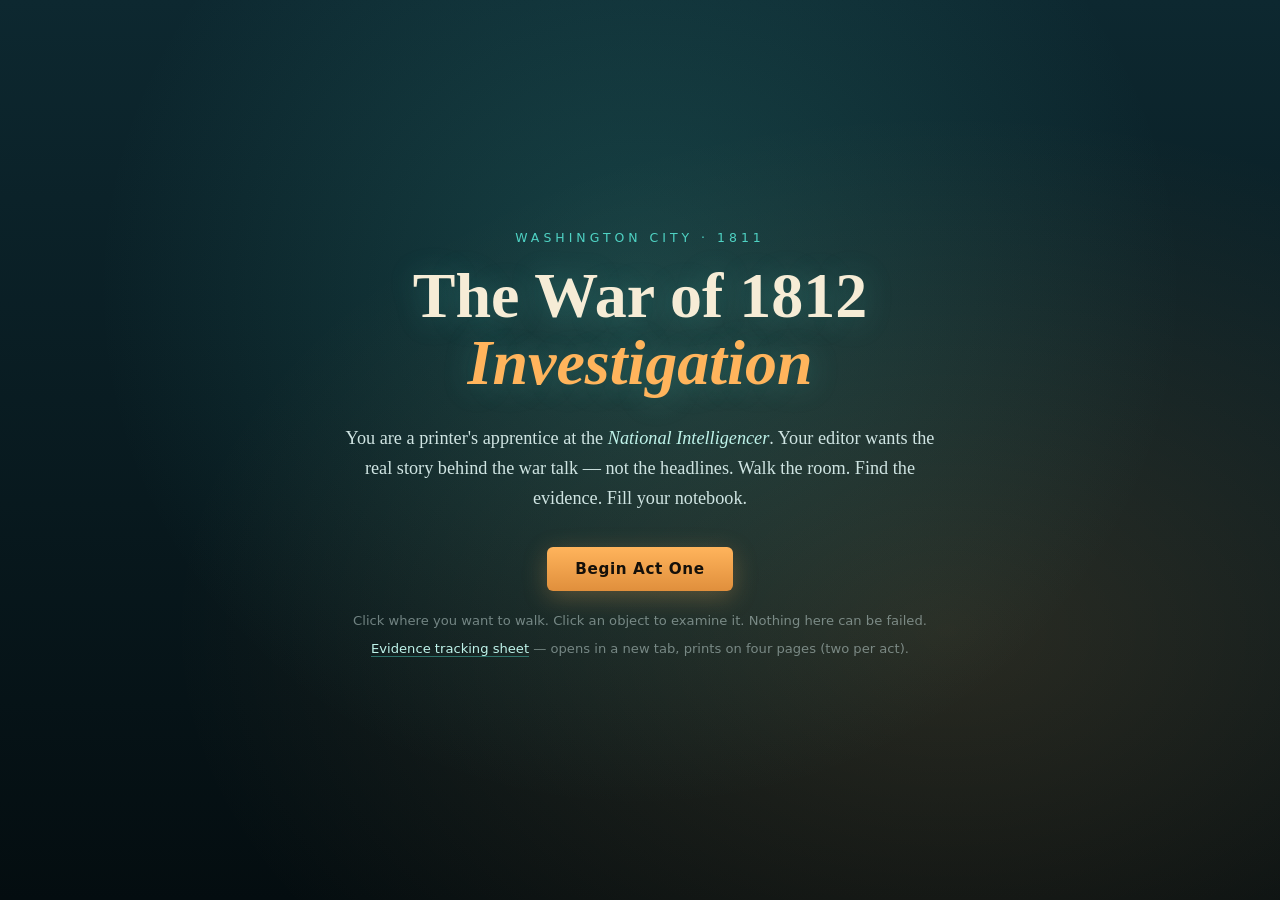
==== commit dfc1d25e: "Add a printable evidence tracking sheet in exact game order Students fill this in as they play. Ever" ====
--- a/index.html
+++ b/index.html
@@ -7,6 +7,7 @@
 <meta name="description" content="A point-and-click investigation into the causes of the War of 1812.">
 <link rel="icon" href="data:image/svg+xml,<svg xmlns='http://www.w3.org/2000/svg' viewBox='0 0 100 100'><text y='.9em' font-size='90'>🕯️</text></svg>">
 <link rel="stylesheet" href="assets/css/game.css">
+<link rel="stylesheet" href="assets/css/documents.css">
 </head>
 <body>
 <main id="app">
@@ -23,6 +24,7 @@
       </p>
       <button class="btn btn-primary" id="btn-start">Begin Act One</button>
       <p class="title-foot">Click where you want to walk. Click an object to examine it. Nothing here can be failed.</p>
+      <p class="title-foot"><a class="title-link" href="worksheet.html" target="_blank" rel="noopener">Evidence tracking sheet</a> &mdash; opens in a new tab, prints on four pages (two per act).</p>
     </div>
   </section>
 
@@ -39,6 +41,16 @@
         </div>
         <div class="layer layer-fg"   id="layer-fg"></div>
 
+        <!-- close-up view: a station on the desk, where the small things
+             live at a size you can actually click -->
+        <div class="closeup" id="closeup" hidden>
+          <div class="closeup-art" id="closeup-art"></div>
+          <div class="hotspots" id="closeup-hotspots"></div>
+          <button class="closeup-back" id="closeup-back" type="button">
+            <span aria-hidden="true">&lsaquo;</span> Step back
+          </button>
+        </div>
+
         <div class="stage-vignette" aria-hidden="true"></div>
 
         <!-- edge arrows hinting there is more room off-screen -->
@@ -46,6 +58,11 @@
         <div class="edge edge-r" id="edge-r" aria-hidden="true">&rsaquo;</div>
 
         <p class="nudge" id="nudge" role="status" aria-live="polite"></p>
+
+        <!-- ambient detail: a slip of paper, not a dialog -->
+        <div class="caption" id="caption" role="status" aria-live="polite" hidden>
+          <p class="caption-text" id="caption-text"></p>
+        </div>
 
         <!-- NPC dialogue -->
         <div class="dialogue" id="dialogue" hidden>
@@ -74,15 +91,8 @@
 
   <!-- ===================== EVIDENCE ===================== -->
   <div class="scrim" id="scrim" hidden>
-    <div class="modal" role="dialog" aria-modal="true" aria-labelledby="modal-heading">
-      <p class="modal-tag" id="modal-tag"></p>
-      <h2 class="modal-heading" id="modal-heading"></h2>
-      <blockquote class="modal-quote" id="modal-quote"></blockquote>
-      <div class="modal-body" id="modal-body"></div>
-      <div class="record">
-        <p class="record-label">Write this in your notebook</p>
-        <p class="record-text" id="modal-record"></p>
-      </div>
+    <div class="modal modal-evidence" role="dialog" aria-modal="true" aria-labelledby="modal-heading">
+      <div id="evidence-mount"></div>
       <button class="btn btn-primary" id="modal-close">Got it</button>
     </div>
   </div>
@@ -90,7 +100,7 @@
   <!-- ===================== PUZZLE ===================== -->
   <div class="scrim" id="puzzle-scrim" hidden>
     <div class="modal modal-puzzle" role="dialog" aria-modal="true" aria-labelledby="puzzle-heading">
-      <p class="modal-tag">The locked drawer</p>
+      <p class="modal-tag" id="puzzle-tag">The locked drawer</p>
       <h2 class="modal-heading" id="puzzle-heading">Three Brass Dials</h2>
       <p class="puzzle-prompt" id="puzzle-prompt"></p>
       <blockquote class="modal-quote" id="puzzle-riddle"></blockquote>
@@ -127,6 +137,7 @@
 </main>
 
 <script src="assets/js/scenes.js"></script>
+<script src="assets/js/documents.js"></script>
 <script src="assets/js/content.js"></script>
 <script src="assets/js/game.js"></script>
 </body>
--- a/assets/css/game.css
+++ b/assets/css/game.css
@@ -66,6 +66,12 @@
   font-family: var(--sans); font-size: 0.82rem;
   color: rgba(207,228,226,0.5); margin-top: 22px;
 }
+.title-foot + .title-foot{ margin-top: 8px; }
+.title-link{
+  color: var(--cold-hi); text-decoration: none;
+  border-bottom: 1px solid rgba(79,211,196,0.45);
+}
+.title-link:hover, .title-link:focus-visible{ border-bottom-color: var(--cold-hi); }
 
 /* ==================================================================
    BUTTONS
@@ -142,61 +148,132 @@
 ==================================================================*/
 .actor{
   position: absolute;
-  bottom: 18%;
-  height: 27%;
-  aspect-ratio: 120 / 260;
+  /* 46% of frame height. In the reference games a character is roughly
+     half the frame; at 27% the room read as a giant empty hall. */
+  bottom: 15.55%;
+  height: 46%;
+  /* aspect-ratio is set from the sprite at runtime */
   transform-origin: 50% 100%;
   pointer-events: none;
   filter: drop-shadow(0 12px 14px rgba(0,0,0,0.6));
 }
-.actor svg{ width: 100%; height: 100%; overflow: visible; }
-
-.actor.is-walking{ animation: bob 0.44s steps(2, end) infinite; }
-@keyframes bob{ 0%,100%{ margin-bottom: 0; } 50%{ margin-bottom: 0.7%; } }
-
-.a-leg{ transform-origin: 58px 150px; }
-.actor.is-walking .a-leg-a{ animation: stepA 0.44s ease-in-out infinite; }
-.actor.is-walking .a-leg-b{ animation: stepB 0.44s ease-in-out infinite; }
-.actor.is-walking .a-arm { animation: swing 0.44s ease-in-out infinite; transform-origin: 88px 84px; }
-@keyframes stepA{ 0%,100%{ transform: rotate(16deg); } 50%{ transform: rotate(-16deg); } }
-@keyframes stepB{ 0%,100%{ transform: rotate(-16deg); } 50%{ transform: rotate(16deg); } }
-@keyframes swing{ 0%,100%{ transform: rotate(-12deg); } 50%{ transform: rotate(14deg); } }
+.actor img{
+  position: absolute;
+  left: 0;
+  width: 100%;
+  display: block;
+  image-rendering: auto;
+}
+.a-body{ top: 0; height: var(--body-h, 69.67%); }
+.a-leg{
+  top: var(--leg-top, 66.56%);
+  height: var(--leg-h, 33.44%);
+  transform-origin: 50% 0%;      /* the hip */
+}
+/* one drawing serves both legs; the far one is simply darker */
+.a-leg-b{ filter: brightness(0.62) saturate(0.85); }
+
+.actor.is-walking{ animation: bob 0.52s ease-in-out infinite; }
+@keyframes bob{ 0%,100%{ margin-bottom: 0; } 50%{ margin-bottom: 0.8%; } }
+
+.actor.is-walking .a-leg-a{ animation: stepA 0.52s ease-in-out infinite; }
+.actor.is-walking .a-leg-b{ animation: stepB 0.52s ease-in-out infinite; }
+@keyframes stepA{ 0%,100%{ transform: rotate(13deg); } 50%{ transform: rotate(-13deg); } }
+@keyframes stepB{ 0%,100%{ transform: rotate(-13deg); } 50%{ transform: rotate(13deg); } }
 
 @media (prefers-reduced-motion: reduce){
-  .actor.is-walking, .actor.is-walking .a-leg, .actor.is-walking .a-arm,
-  .edge.is-on{ animation: none; }
+  .actor.is-walking, .actor.is-walking .a-leg, .edge.is-on{ animation: none; }
 }
 
 /* ==================================================================
    HOTSPOTS
+
+   Light, not boxes. A rectangle with a border reads as user interface;
+   a soft pool of light reads as part of the scene, and it can bleed
+   past the object's bounds the way real light does.
+
+   Two colours carry the two jobs, matching the scenes' own lighting:
+     warm amber  = the thing the lesson wants you to find next
+     cool teal   = there is something here, but you may ignore it
 ==================================================================*/
 .hotspots{ position: absolute; inset: 0; }
+
 .hotspot{
-  position: absolute; padding: 0; border: none;
-  background: transparent; border-radius: 10px; cursor: pointer;
-  box-shadow: 0 0 0 2px rgba(255,212,138,0.3);
-  animation: breathe 2.8s ease-in-out infinite;
-  transition: box-shadow 0.2s ease, transform 0.2s ease;
-}
-.hotspot:hover, .hotspot:focus-visible{
-  outline: none; transform: scale(1.04);
-  box-shadow: 0 0 0 3px var(--warm-hi), 0 0 44px 12px rgba(255,180,92,0.34) inset;
-}
-@keyframes breathe{
-  0%,100%{ box-shadow: 0 0 0 2px rgba(255,212,138,0.22); }
-  50%    { box-shadow: 0 0 0 2px rgba(255,212,138,0.6), 0 0 30px 8px rgba(255,180,92,0.22) inset; }
-}
-.hotspot.is-pinged{ animation: ping 0.7s ease 3; }
+  position: absolute;
+  padding: 0;
+  border: none;
+  background: transparent;
+  cursor: pointer;
+  transition: transform 0.2s ease;
+}
+/* the glow itself, larger than the hitbox so the light spills */
+.hotspot::before{
+  content: "";
+  position: absolute;
+  inset: -38%;
+  border-radius: 50%;
+  background: radial-gradient(ellipse at 50% 50%,
+              rgba(255,214,140,0.50) 0%,
+              rgba(255,180,92,0.26) 38%,
+              rgba(255,166,74,0.09) 60%,
+              transparent 76%);
+  animation: glowPulse 3s ease-in-out infinite;
+  pointer-events: none;
+}
+.hotspot:hover{ transform: scale(1.03); }
+.hotspot:hover::before{
+  background: radial-gradient(ellipse at 50% 50%,
+              rgba(255,236,196,0.72) 0%,
+              rgba(255,196,110,0.4) 38%,
+              rgba(255,166,74,0.15) 62%,
+              transparent 78%);
+  animation: none;
+}
+.hotspot:focus-visible{
+  outline: 3px solid var(--warm-hi);
+  outline-offset: 4px;
+  border-radius: 6px;
+}
+@keyframes glowPulse{
+  0%, 100%{ opacity: 0.6; transform: scale(0.95); }
+  50%     { opacity: 1;   transform: scale(1.04); }
+}
+
+/* ambient objects: cooler, dimmer, and they never pulse. Present, but
+   not competing with the thing the student is meant to find next. */
+.hotspot-look::before{
+  background: radial-gradient(ellipse at 50% 50%,
+              rgba(191,243,234,0.30) 0%,
+              rgba(127,227,214,0.13) 42%,
+              transparent 70%);
+  animation: none;
+  opacity: 0.72;
+}
+.hotspot-look:hover::before{
+  background: radial-gradient(ellipse at 50% 50%,
+              rgba(214,250,244,0.55) 0%,
+              rgba(127,227,214,0.26) 44%,
+              transparent 74%);
+  opacity: 1;
+}
+
+/* "Where do I look?" drives this */
+.hotspot.is-pinged::before{ animation: ping 0.75s ease 3; }
 @keyframes ping{
-  0%,100%{ transform: scale(1); box-shadow: 0 0 0 2px rgba(255,212,138,0.4); }
-  50%    { transform: scale(1.14); box-shadow: 0 0 0 5px #fff2d2, 0 0 60px 18px rgba(255,180,92,0.55) inset; }
-}
+  0%, 100%{ opacity: 0.5; transform: scale(0.94); }
+  50%     { opacity: 1;   transform: scale(1.3); }
+}
+
 @media (prefers-reduced-motion: reduce){
-  .hotspot, .hotspot.is-pinged{ animation: none; box-shadow: 0 0 0 3px rgba(255,212,138,0.55); }
-}
+  .hotspot::before, .hotspot.is-pinged::before{ animation: none; opacity: 0.9; }
+}
+
+/* ?edit draws the real boxes for repositioning */
 .hotspots.is-editing .hotspot{
-  background: rgba(255,80,80,0.22); box-shadow: 0 0 0 2px #ff5050; animation: none;
-}
+  background: rgba(255,80,80,0.22);
+  box-shadow: 0 0 0 2px #ff5050;
+}
+.hotspots.is-editing .hotspot::before{ display: none; }
 
 /* ==================================================================
    NUDGE + DIALOGUE
@@ -207,12 +284,12 @@
   background: rgba(3,12,15,0.9); color: #cfe4e2;
   font-family: var(--sans); font-size: 0.86rem;
   opacity: 0; transition: opacity 0.25s ease; pointer-events: none;
-  max-width: 80%; text-align: center;
+  max-width: 80%; text-align: center; z-index: 7;
 }
 .nudge.is-shown{ opacity: 1; }
 
 .dialogue{
-  position: absolute; inset: 0; z-index: 5;
+  position: absolute; inset: 0; z-index: 20;
   display: flex; align-items: flex-end; justify-content: center; padding: 0 0 26px;
 }
 .dialogue[hidden]{ display: none; }
@@ -240,35 +317,73 @@
 .dialogue-next:hover{ color: var(--cold-hi); }
 .dialogue-next:focus-visible{ outline: 2px solid var(--cold-hi); outline-offset: 3px; }
 
-/* ==================================================================
-   RAIL
+/* ---------- ambient caption slip --------------------------------*/
+.caption{
+  position: absolute; left: 3%; bottom: 5%; z-index: 8;
+  width: min(430px, 56%);
+  padding: 16px 20px 18px;
+  background: linear-gradient(#f5ebd2, #e6d7b2);
+  color: #33281c;
+  transform: rotate(-1.4deg) translateY(12px);
+  opacity: 0;
+  transition: opacity 0.28s ease, transform 0.28s ease;
+  box-shadow: 0 16px 34px rgba(0,0,0,0.6);
+  clip-path: polygon(0 3%, 40% 0.4%, 99.4% 2%, 100% 92%, 56% 99.6%, 1% 97%);
+  pointer-events: none;
+}
+.caption.is-shown{ opacity: 1; transform: rotate(-1.4deg) translateY(0); }
+.caption-text{
+  margin: 0;
+  font-family: var(--hand);
+  font-size: clamp(0.95rem, 1.55vw, 1.06rem);
+  line-height: 1.66;
+}
+.caption-text em{ font-style: normal; color: #8e2b22; }
+@media (prefers-reduced-motion: reduce){ .caption{ transition: opacity 0.2s ease; } }
+
+/* ==================================================================
+   RAIL — a strip of newsprint pinned under the scene, not a glowing bar
 ==================================================================*/
 .rail{
   flex: 0 0 auto; display: flex; align-items: center; gap: 20px;
-  padding: 12px clamp(14px, 3vw, 34px) 16px;
-  background: linear-gradient(rgba(4,14,18,0), rgba(4,14,18,0.92) 40%);
-  border-top: 1px solid rgba(79,211,196,0.14);
+  padding: 16px clamp(16px, 3vw, 36px) 14px;
+  background: linear-gradient(176deg, #efe4c8, #ddcfa8);
+  color: #33281c;
+  clip-path: polygon(0 10px, 9% 2px, 23% 9px, 41% 1px, 58% 8px, 74% 0, 88% 7px, 100% 2px, 100% 100%, 0 100%);
+}
+.rail::before{
+  content: ""; position: absolute; left: 0; right: 0; height: 100%;
+  pointer-events: none;
 }
 .rail-left{ flex: 1; min-width: 0; }
 .rail-label{
-  font-family: var(--sans); font-size: 0.68rem; letter-spacing: 0.26em;
-  text-transform: uppercase; color: rgba(79,211,196,0.8);
+  font-family: var(--press); font-size: 0.66rem; letter-spacing: 0.3em;
+  text-transform: uppercase; color: #8e2b22;
 }
 .rail-objective{
-  margin: 5px 0 0; font-size: clamp(0.95rem, 1.9vw, 1.06rem);
-  line-height: 1.5; color: #cfe4e2;
-}
+  margin: 4px 0 0; font-size: clamp(0.98rem, 1.9vw, 1.1rem);
+  line-height: 1.5; color: #33281c;
+  font-family: var(--hand);
+}
+.rail-objective strong{ color: #8e2b22; }
 .rail-right{ display: flex; align-items: center; gap: 12px; flex: 0 0 auto; }
 .pips{ display: flex; gap: 8px; margin-right: 4px; }
 .pip{
   width: 13px; height: 13px; border-radius: 50%;
-  border: 1.5px solid rgba(79,211,196,0.5);
+  border: 1.5px solid rgba(51,40,28,0.45);
   transition: background 0.3s ease, transform 0.3s ease;
 }
 .pip.is-found{
-  background: var(--warm); border-color: var(--warm-hi);
-  transform: scale(1.14); box-shadow: 0 0 12px rgba(255,180,92,0.6);
-}
+  background: #8e2b22; border-color: #8e2b22;
+  transform: scale(1.14);
+}
+/* rail buttons are ink on paper, not glass on glass */
+.rail .btn-ghost{
+  color: #33281c; border: 1.5px solid rgba(51,40,28,0.45);
+  font-family: var(--press); letter-spacing: 0.1em; text-transform: uppercase;
+  font-size: 0.72rem;
+}
+.rail .btn-ghost:hover{ background: rgba(51,40,28,0.1); }
 
 /* ==================================================================
    MODALS
@@ -280,6 +395,12 @@
 }
 .scrim[hidden]{ display: none; }
 @keyframes fadeIn{ from{ opacity: 0; } to{ opacity: 1; } }
+
+.modal.modal-evidence{
+  width: min(1160px, 100%);
+  background: linear-gradient(#0c2b33, #05161c);
+}
+.modal.modal-evidence .btn-primary{ margin-top: 26px; }
 
 .modal{
   width: min(720px, 100%); max-height: 92vh; overflow-y: auto;
@@ -388,7 +509,7 @@
     radial-gradient(ellipse at 50% 38%, rgba(255,180,92,0.16), transparent 60%),
     linear-gradient(#0c2b33, #040d10);
 }
-.card-inner{ max-width: 640px; animation: riseIn 0.5s ease both; }
+.card-inner{ max-width: 680px; animation: riseIn 0.5s ease both; }
 .card-kicker{
   font-family: var(--sans); font-size: 0.72rem; letter-spacing: 0.3em;
   text-transform: uppercase; color: var(--cold); margin: 0 0 16px;
@@ -397,9 +518,24 @@
   font-size: clamp(1.8rem, 4.6vw, 2.7rem); line-height: 1.12;
   margin: 0 0 22px; font-weight: 600;
 }
+/* Long passages are centred only for the heading. Body copy is ragged
+   right at a fixed measure, because centred paragraphs are genuinely
+   harder to read and this card carries the most text in the game. */
 .card-text{
-  font-size: clamp(1rem, 2.1vw, 1.1rem); line-height: 1.72;
-  color: #cfe4e2; margin: 0 0 34px;
+  font-size: clamp(1rem, 2.1vw, 1.1rem); line-height: 1.75;
+  color: #cfe4e2; margin: 0 0 30px; text-align: left;
+}
+.card-text p{ margin: 0 0 16px; }
+.card-text strong{ color: var(--warm-hi); }
+
+/* the editor's question, which is the whole assignment */
+.card-ask{
+  font-size: clamp(1.3rem, 3vw, 1.8rem);
+  font-style: italic; color: var(--warm-hi);
+  text-align: center; line-height: 1.3;
+  margin: 26px 0 4px !important;
+  padding-top: 22px;
+  border-top: 1px solid rgba(255,180,92,0.3);
 }
 .card-text em{ color: var(--warm); }
 .recap{ text-align: left; padding-left: 1.2em; }
@@ -416,3 +552,71 @@
   .dial-arrow, .dial-num{ width: 48px; }
   .dial-num{ font-size: 1.6rem; }
 }
+
+/* the editor's notes: a scrap torn off something else, pinned at a
+   different angle from the scene captions so he reads as a person */
+.caption.is-editor{
+  background: linear-gradient(#e8e2cc, #d8d0b2);
+  transform: rotate(1.1deg) translateY(12px);
+  clip-path: polygon(0 5%, 52% 0, 100% 3%, 99% 94%, 44% 100%, 1% 96%);
+  border-left: 5px solid #8e2b22;
+}
+.caption.is-editor.is-shown{ transform: rotate(1.1deg) translateY(0); }
+.from-editor{
+  display: block;
+  font-family: var(--press);
+  font-size: 0.62rem; letter-spacing: 0.24em; text-transform: uppercase;
+  color: #8e2b22; margin-bottom: 6px;
+}
+
+/* ==================================================================
+   CLOSE-UP STATIONS
+
+   A letter that is the right size on a six-foot desk is a tiny click
+   target on a trackpad. Rather than cheat the scale, the desk is a
+   place you lean over: the room stays honest and the objects get big.
+==================================================================*/
+.closeup{
+  position: absolute; inset: 0; z-index: 12;
+  animation: leanIn 0.38s cubic-bezier(0.2, 0.8, 0.3, 1) both;
+}
+.closeup[hidden]{ display: none; }
+@keyframes leanIn{
+  from{ opacity: 0; transform: scale(1.07); }
+  to  { opacity: 1; transform: none; }
+}
+.closeup-art{ position: absolute; inset: 0; }
+.closeup-art svg{ width: 100%; height: 100%; display: block; }
+.closeup .hotspots{ position: absolute; inset: 0; }
+
+.closeup-back{
+  position: absolute; left: 22px; top: 18px; z-index: 3;
+  font-family: var(--press); font-size: 0.74rem;
+  letter-spacing: 0.18em; text-transform: uppercase;
+  background: rgba(246,236,214,0.92); color: #2b2620;
+  border: none; border-radius: 2px; padding: 10px 18px; cursor: pointer;
+  box-shadow: 0 5px 16px rgba(0,0,0,0.5);
+}
+.closeup-back:hover{ background: #fff6e2; }
+.closeup-back:focus-visible{ outline: 3px solid var(--warm-hi); outline-offset: 3px; }
+.closeup-back span{ margin-right: 4px; }
+
+/* the way in, out in the room: a wide, forgiving target. Dim when it is
+   just a place you may revisit, full warm pulse when the next piece of
+   evidence is waiting on it. */
+.hotspot-station::before{
+  background: radial-gradient(ellipse at 50% 50%,
+              rgba(255,214,140,0.20) 0%,
+              rgba(255,180,92,0.09) 45%,
+              transparent 74%);
+  animation: none;
+}
+.hotspot-station.is-lead::before{
+  background: radial-gradient(ellipse at 50% 50%,
+              rgba(255,214,140,0.44) 0%,
+              rgba(255,180,92,0.22) 42%,
+              rgba(255,166,74,0.08) 64%,
+              transparent 78%);
+  animation: glowPulse 3s ease-in-out infinite;
+}
+@media (prefers-reduced-motion: reduce){ .closeup{ animation: none; } }
--- a/assets/css/documents.css
+++ b/assets/css/documents.css
@@ -0,0 +1,565 @@
+/* ==================================================================
+   documents.css — evidence rendered as paper props.
+
+   Nothing here is a stock UI pattern: no centred card, no rounded
+   dialog, no dashed callout box. A document is a physical object lying
+   on a desk, photographed from above and slightly askew, and the
+   analysis is pinned next to it like a researcher's slip.
+==================================================================*/
+
+:root{
+  --hand:  "Segoe Script", "Bradley Hand", "Snell Roundhand", "Apple Chancery",
+           "Brush Script MT", "Lucida Handwriting", cursive;
+  --press: "Bodoni MT", "Didot", "Hoefler Text", "Times New Roman", Times, serif;
+  --ink:   #2b2620;
+  --ink-2: #4a4038;
+  --rubric:#8e2b22;
+}
+
+/* ---------- the two-part layout -------------------------------- */
+.ev{
+  display: grid;
+  grid-template-columns: minmax(0, 1.18fr) minmax(0, 1fr);
+  gap: clamp(18px, 3vw, 40px);
+  align-items: start;
+}
+
+/* ---------- the desk the document lies on ---------------------- */
+.ev-prop{
+  position: relative;
+  display: flex;
+  align-items: center;
+  justify-content: center;
+  padding: clamp(18px, 3vw, 34px) clamp(10px, 2vw, 22px);
+  background:
+    repeating-linear-gradient(94deg, rgba(0,0,0,0.16) 0 2px, transparent 2px 9px),
+    linear-gradient(158deg, #2a1a10, #140c07 70%);
+  border-radius: 2px;
+  box-shadow: inset 0 0 70px rgba(0,0,0,0.75);
+  min-height: 300px;
+}
+.desk-grain{
+  position: absolute; inset: 0; pointer-events: none;
+  background: repeating-linear-gradient(91deg, rgba(255,210,150,0.05) 0 1px, transparent 1px 6px);
+}
+
+/* ---------- the paper itself ------------------------------------ */
+.paper{
+  position: relative;
+  background: linear-gradient(168deg, #f7eed5 0%, #eddfbe 48%, #e2d0a9 100%);
+  color: var(--ink);
+  box-shadow:
+    0 22px 40px rgba(0,0,0,0.55),
+    0 3px 0 rgba(0,0,0,0.25),
+    inset 0 0 44px rgba(150,115,60,0.22);
+  transform: rotate(-2.1deg);
+  padding: clamp(14px, 2.1vw, 22px) clamp(15px, 2.4vw, 26px);
+  width: 100%;
+  max-width: 470px;
+}
+/* paper grain sits over the fill, under the writing */
+.paper::before{
+  content: ""; position: absolute; inset: 0;
+  background-image: var(--grain);
+  background-size: 220px 220px;
+  mix-blend-mode: multiply;
+  opacity: 0.5;
+  pointer-events: none;
+}
+.paper-inner{ position: relative; z-index: 2; }
+
+/* ---------- fold creases ---------------------------------------- */
+.crease{ position: absolute; pointer-events: none; z-index: 1; }
+.crease-h{
+  left: -2%; width: 104%; height: 10px; transform: translateY(-50%);
+  background: linear-gradient(rgba(120,92,48,0) 0%, rgba(120,92,48,0.34) 46%,
+              rgba(255,248,226,0.7) 54%, rgba(120,92,48,0) 100%);
+}
+.crease-v{
+  top: -2%; height: 104%; width: 9px; transform: translateX(-50%);
+  background: linear-gradient(90deg, rgba(120,92,48,0) 0%, rgba(120,92,48,0.28) 46%,
+              rgba(255,248,226,0.6) 54%, rgba(120,92,48,0) 100%);
+}
+
+/* ---------- foxing (age spots) ---------------------------------- */
+.fox{
+  position: absolute; z-index: 1; pointer-events: none; border-radius: 50%;
+  background: radial-gradient(ellipse, rgba(146,102,44,0.55), rgba(146,102,44,0) 68%);
+}
+
+/* ---------- broken wax seal ------------------------------------- */
+.wax{
+  position: absolute; left: 8%; bottom: 5%; z-index: 3;
+  width: 46px; height: 42px; border-radius: 48% 52% 46% 54%;
+  background: radial-gradient(circle at 36% 32%, #c2503c, #7e1f18 62%, #5c1410);
+  box-shadow: 0 3px 7px rgba(0,0,0,0.5), inset 0 -3px 6px rgba(0,0,0,0.45);
+  transform: rotate(-11deg);
+}
+.wax-crack{
+  position: absolute; left: 44%; top: 8%; width: 3px; height: 84%;
+  background: rgba(60,12,8,0.75);
+  transform: rotate(9deg);
+}
+
+/* ---------- handwriting ----------------------------------------- */
+.hand{
+  font-family: var(--hand);
+  font-size: clamp(0.88rem, 1.4vw, 1rem);
+  line-height: 1.62;
+  color: #33281c;
+  margin: 0 0 9px;
+  text-shadow: 0 0 0.6px rgba(51,40,28,0.45);   /* ink soaking in */
+}
+.hand-place{
+  text-align: right; font-size: 0.86rem; color: #5a4a34; margin-bottom: 16px;
+}
+.hand-sign{
+  text-align: right; margin-top: 16px; font-size: 1.12em; color: #2a2016;
+}
+.hand-fast{ letter-spacing: 0.01em; font-size: clamp(0.85rem, 1.34vw, 0.96rem); line-height: 1.58; }
+.paper .hand:nth-of-type(3n)  { transform: rotate(-0.45deg); }
+.paper .hand:nth-of-type(3n+1){ transform: rotate(0.35deg) translateX(1px); }
+.paper .hand:nth-of-type(3n+2){ transform: rotate(-0.2deg) translateX(-1px); }
+.hand-haste{
+  font-size: 0.8rem; letter-spacing: 0.3em; text-transform: uppercase;
+  color: var(--rubric); margin-bottom: 4px; font-family: var(--press);
+}
+
+/* ---------- letterpress broadside -------------------------------- */
+.paper-broadside{
+  background: linear-gradient(170deg, #f2efe2 0%, #e6e2d0 60%, #dcd6c0 100%);
+  transform: rotate(1.4deg);
+  text-align: center;
+  padding-bottom: 92px;          /* the stamp needs its own ground */
+}
+.crest{ display: block; width: 58px; margin: 0 auto 10px; }
+.bs-kicker{
+  font-family: var(--press); font-size: 0.72rem; letter-spacing: 0.42em;
+  text-transform: uppercase; color: var(--ink-2); margin: 0 0 6px;
+}
+.bs-title{
+  font-family: var(--press); font-weight: 700;
+  font-size: clamp(1rem, 1.9vw, 1.35rem); letter-spacing: 0.02em;
+  text-transform: uppercase; margin: 0 0 8px; color: var(--ink);
+  overflow-wrap: break-word;
+  text-shadow: 0 0 1px rgba(43,38,32,0.55);     /* letterpress bite */
+}
+.bs-rule{
+  display: block; height: 3px; background: var(--ink);
+  margin: 10px auto; width: 82%;
+  box-shadow: 0 3px 0 -1px var(--ink);
+}
+.bs-rule-thin{ height: 1px; box-shadow: none; width: 54%; }
+.bs-sub{
+  font-family: var(--press); font-style: italic;
+  font-size: 0.92rem; margin: 0; color: var(--ink-2);
+}
+.bs-body{
+  font-family: var(--press); text-align: justify;
+  font-size: clamp(0.82rem, 1.35vw, 0.94rem); line-height: 1.55;
+  margin: 0 0 8px; color: var(--ink);
+}
+.bs-body:first-letter{ font-size: 1.9em; float: left; line-height: 0.82; padding: 4px 5px 0 0; }
+.bs-foot{
+  font-family: var(--press); font-size: 0.74rem; letter-spacing: 0.2em;
+  text-transform: uppercase; color: var(--ink-2); margin: 12px 0 0;
+}
+.stamp{
+  position: absolute; right: 7%; bottom: 14px; z-index: 3;
+  font-family: var(--press); font-size: 0.58rem; letter-spacing: 0.14em;
+  text-transform: uppercase; color: #2c4670;
+  border: 2px solid #2c4670; border-radius: 50%;
+  width: 66px; height: 66px; display: flex; align-items: center;
+  justify-content: center; text-align: center; padding: 6px;
+  transform: rotate(-14deg); opacity: 0.75;
+}
+
+/* ---------- field dispatch --------------------------------------- */
+.paper-dispatch{
+  max-width: 430px;
+  background: linear-gradient(172deg, #efe3c4 0%, #e0cfa6 55%, #d3c092 100%);
+  transform: rotate(-3.4deg);
+}
+.mud{
+  position: absolute; right: -6%; bottom: -4%; width: 58%; height: 34%;
+  z-index: 1; pointer-events: none; border-radius: 46% 54% 38% 62%;
+  background: radial-gradient(ellipse at 60% 60%, rgba(92,64,30,0.44), rgba(92,64,30,0) 70%);
+}
+
+/* ---------- marked-up speech notes -------------------------------- */
+.paper-notes{
+  max-width: 440px;
+  transform: rotate(2.6deg);
+}
+.notes-head{
+  font-family: var(--press); font-size: 0.72rem; letter-spacing: 0.26em;
+  text-transform: uppercase; color: var(--ink-2);
+  border-bottom: 1px solid rgba(43,38,32,0.4); padding-bottom: 7px; margin: 0 0 14px;
+}
+.hand-notes{ font-size: clamp(0.92rem, 1.5vw, 1.04rem); }
+.hand-notes s{ color: rgba(51,40,28,0.5); text-decoration-color: var(--rubric); }
+.hand-notes em{ color: var(--rubric); font-style: normal; }
+.notes-margin{
+  font-family: var(--hand); color: var(--rubric);
+  font-size: 0.92rem; transform: rotate(-4deg);
+  margin: 16px 0 0; padding-left: 8px;
+  border-left: 2px solid rgba(142,43,34,0.5);
+}
+
+/* ==================================================================
+   The reading, beside the prop
+==================================================================*/
+.ev-tag{
+  font-family: var(--sans); font-size: 0.68rem; letter-spacing: 0.26em;
+  text-transform: uppercase; color: var(--cold); margin: 0 0 10px;
+}
+.ev-heading{
+  font-size: clamp(1.4rem, 3vw, 1.95rem); line-height: 1.14;
+  margin: 0 0 18px; font-weight: 600; color: var(--paper);
+}
+.ev-body{
+  margin: 0 0 14px; font-size: clamp(0.95rem, 1.8vw, 1.03rem);
+  line-height: 1.74; color: #cfe4e2;
+}
+.ev-body strong{ color: var(--paper); }
+
+/* the notebook line: a slip of paper laid over the panel, not a box */
+.ev-note{
+  margin-top: 22px; padding: 15px 18px 16px;
+  background: linear-gradient(#f4ead0, #e7d9b4);
+  color: #33281c;
+  transform: rotate(-0.8deg);
+  box-shadow: 0 10px 22px rgba(0,0,0,0.45);
+  clip-path: polygon(0 4%, 99% 0, 100% 90%, 60% 100%, 1% 96%);
+}
+.ev-note-label{
+  font-family: var(--press); font-size: 0.68rem; letter-spacing: 0.22em;
+  text-transform: uppercase; color: var(--rubric); display: block; margin-bottom: 5px;
+}
+.ev-note-text{ font-family: var(--hand); font-size: 1.02rem; line-height: 1.6; }
+
+/* ==================================================================
+   Narrow screens: the prop goes on top, at a smaller size
+==================================================================*/
+@media (max-width: 820px){
+  .ev{ grid-template-columns: 1fr; gap: 20px; }
+  .ev-prop{ min-height: 0; padding: 20px 12px; }
+  .paper{ max-width: 320px; }
+}
+
+
+/* ==================================================================
+   PLAIN ENGLISH
+   The original wording stays; the translation sits on the same sheet.
+   Students see that a primary source has to be decoded, not replaced.
+==================================================================*/
+.paper-plain{ display: none; position: relative; z-index: 2; }
+/* the plain reading is prose, so it sets ragged-right regardless of how
+   the original was typeset, and it does not need the stamp's footroom */
+.paper.is-plain{ text-align: left; padding-bottom: clamp(16px, 2.4vw, 26px); }
+.paper.is-plain .paper-inner,
+.paper.is-plain .wax,
+.paper.is-plain .stamp,
+.paper.is-plain .crest{ display: none; }
+.paper.is-plain .paper-plain{ display: block; }
+
+.plain-label{
+  font-family: var(--press); font-size: 0.64rem; letter-spacing: 0.24em;
+  text-transform: uppercase; color: var(--rubric);
+  border-bottom: 1px solid rgba(142,43,34,0.35);
+  padding-bottom: 7px; margin: 0 0 14px;
+}
+.plain-line{
+  font-family: Georgia, "Times New Roman", serif;
+  font-size: clamp(0.98rem, 1.6vw, 1.08rem);
+  line-height: 1.68; color: #2e2820; margin: 0 0 12px;
+}
+.plain-line em{ color: var(--rubric); font-style: normal; }
+.plain-line strong{ color: #1d1913; }
+
+.plain-toggle{
+  position: absolute; left: 50%; bottom: 10px; transform: translateX(-50%);
+  font-family: var(--press); font-size: 0.72rem; letter-spacing: 0.16em;
+  text-transform: uppercase;
+  background: rgba(246,236,214,0.92); color: #2b2620;
+  border: none; border-radius: 2px; padding: 9px 16px; cursor: pointer;
+  box-shadow: 0 4px 14px rgba(0,0,0,0.5);
+  white-space: nowrap;
+}
+.plain-toggle:hover{ background: #fff6e2; }
+.plain-toggle:focus-visible{ outline: 3px solid var(--warm-hi); outline-offset: 2px; }
+
+.ev-prop{ padding-bottom: 62px; }
+
+
+/* ==================================================================
+   LEDGER — a merchant's book, two years side by side
+==================================================================*/
+.paper-ledger{ max-width: 450px; transform: rotate(-1.6deg); }
+.ledger-head{
+  font-family: var(--press); font-size: 0.7rem; letter-spacing: 0.22em;
+  text-transform: uppercase; color: var(--ink-2);
+  border-bottom: 2px solid rgba(43,38,32,0.5); padding-bottom: 8px; margin: 0 0 14px;
+}
+.ledger-table{
+  width: 100%; border-collapse: collapse;
+  font-family: var(--press); font-size: clamp(0.8rem, 1.4vw, 0.92rem); color: var(--ink);
+}
+.ledger-table th{
+  font-weight: 700; text-align: right; padding: 0 0 8px;
+  font-size: 0.72rem; letter-spacing: 0.08em; text-transform: uppercase; color: var(--ink-2);
+  border-bottom: 1px solid rgba(43,38,32,0.45);
+}
+.ledger-table th:first-child{ text-align: left; }
+.ledger-table td{
+  padding: 9px 0; text-align: right;
+  border-bottom: 1px solid rgba(43,38,32,0.16);
+}
+.ledger-table td:first-child{ text-align: left; font-style: italic; }
+.ledger-table td:last-child{ color: var(--rubric); font-weight: 700; }
+.ledger-note{
+  font-family: var(--hand); font-size: 0.95rem; line-height: 1.55;
+  margin: 16px 0 0; color: #33281c; transform: rotate(-0.8deg);
+}
+
+/* ==================================================================
+   THE TREATY — singed down one edge, and shorter than anyone expects
+==================================================================*/
+.paper-treaty{
+  max-width: 450px; transform: rotate(0.9deg); text-align: center;
+  background: linear-gradient(168deg, #f4efdc 0%, #e8dfc4 52%, #d8ccab 100%);
+}
+.char-edge{
+  position: absolute; right: -2%; top: -2%; width: 26%; height: 104%;
+  z-index: 1; pointer-events: none;
+  background: linear-gradient(100deg, rgba(40,26,14,0) 0%, rgba(60,38,18,0.35) 58%,
+              rgba(26,16,8,0.85) 88%, rgba(14,9,5,0.95) 100%);
+}
+.treaty-article{
+  font-family: var(--press); font-size: 0.74rem; letter-spacing: 0.24em;
+  text-transform: uppercase; color: var(--rubric); margin: 0 0 12px;
+}
+.treaty-body{ text-align: left; }
+.treaty-body:first-letter{ font-size: 1em; float: none; padding: 0; }
+
+/* ==================================================================
+   SEQUENCE PUZZLE — rebuilding a torn document by reading it
+==================================================================*/
+.seq-target{
+  min-height: 132px; margin: 20px 0 22px; padding: 18px 20px;
+  background: linear-gradient(#f2ead2, #e2d6b4);
+  color: #2b2620; text-align: left;
+  font-family: var(--press); font-size: clamp(0.92rem, 1.6vw, 1.02rem); line-height: 1.7;
+  clip-path: polygon(0 2%, 99% 0, 100% 94%, 54% 100%, 1% 97%);
+}
+.seq-target .seq-placed{ animation: seatIn 0.35s ease both; }
+@keyframes seatIn{
+  from{ opacity: 0; transform: translateY(-6px) rotate(-1.4deg); }
+  to  { opacity: 1; transform: none; }
+}
+.seq-blank{ color: rgba(43,38,32,0.34); letter-spacing: 0.1em; }
+
+.seq-pieces{ display: flex; flex-wrap: wrap; gap: 10px; margin-bottom: 8px; }
+.seq-piece{
+  flex: 1 1 210px;
+  background: linear-gradient(#efe7cd, #ded2ae);
+  color: #2b2620; border: none; cursor: pointer;
+  font-family: var(--press); font-size: 0.9rem; line-height: 1.5;
+  padding: 13px 15px; text-align: left;
+  box-shadow: 0 6px 16px rgba(0,0,0,0.45);
+  clip-path: polygon(1% 4%, 99% 0, 100% 92%, 48% 100%, 0 96%);
+  transition: transform 0.14s ease, filter 0.14s ease;
+}
+.seq-piece:nth-child(2n){ transform: rotate(-1.1deg); }
+.seq-piece:nth-child(3n){ transform: rotate(0.9deg); }
+.seq-piece:hover{ filter: brightness(1.07); transform: translateY(-3px); }
+.seq-piece:focus-visible{ outline: 3px solid var(--warm-hi); outline-offset: 3px; }
+.seq-piece[disabled]{ opacity: 0.25; cursor: default; pointer-events: none; }
+.seq-piece.is-wrong{ animation: shake 0.4s ease; }
+
+.puzzle-done{ color: var(--warm-hi); display: block; line-height: 1.6; }
+.seq-lead{ color: rgba(43,38,32,0.5); }
+
+
+/* ==================================================================
+   THE DOCKET — a clerk's endorsement, added after the fact in a
+   different hand and a browner ink than the document itself
+==================================================================*/
+.docket{ margin-top: 18px; text-align: left; }
+.docket-rule{
+  display: block; height: 1px; width: 100%;
+  background: rgba(43,38,32,0.22); margin-bottom: 9px;
+}
+.docket-text{
+  margin: 0;
+  font-family: var(--hand);
+  font-size: 0.82rem; line-height: 1.5;
+  color: #6b4a2c;
+  transform: rotate(-0.7deg);
+}
+.docket-text em{ font-style: normal; color: var(--rubric); }
+.paper-broadside .docket-text,
+.paper-treaty .docket-text{ text-align: left; }
+
+/* provenance, in the reading panel */
+.ev-found{
+  margin: 0 0 18px; padding: 12px 15px;
+  background: rgba(79,211,196,0.08);
+  border-left: 3px solid var(--cold);
+  font-size: clamp(0.92rem, 1.7vw, 1rem); line-height: 1.66;
+  color: #cfe4e2;
+}
+.ev-found span{
+  font-family: var(--press); font-size: 0.66rem; letter-spacing: 0.2em;
+  text-transform: uppercase; color: var(--cold); display: block; margin-bottom: 5px;
+}
+
+
+/* ==================================================================
+   THE MAP
+   A cession map, not a tribal-boundary map: it shows land that was
+   Native-held and was signed away, which is what the record supports.
+==================================================================*/
+.paper-map{ max-width: 470px; transform: rotate(-1.1deg); }
+/* the map keeps its body when toggled; only its own layers swap */
+.paper-map.is-plain .paper-inner{ display: block; }
+.paper-map .paper-plain{ display: none !important; }
+
+.map-head{
+  font-family: var(--press); font-size: 0.68rem; letter-spacing: 0.2em;
+  text-transform: uppercase; color: var(--ink-2); text-align: center;
+  border-bottom: 1.5px solid rgba(43,38,32,0.4); padding-bottom: 8px; margin: 0 0 12px;
+}
+.map-svg{ display: block; width: 100%; height: auto; }
+
+/* the year layers */
+.map-1815, .map-cap-b{ display: none; }
+.paper-map.is-plain .map-1811, .paper-map.is-plain .map-cap-a{ display: none; }
+.paper-map.is-plain .map-1815, .paper-map.is-plain .map-cap-b{ display: block; }
+
+.map-year{
+  font-family: var(--press); font-size: 21px; letter-spacing: 0.18em;
+  fill: var(--ink); font-weight: 700;
+}
+.map-label{ font-family: var(--press); font-size: 14px; fill: #3d342c; font-weight: 700; }
+.map-label-sm{ font-family: var(--press); font-size: 12.5px; fill: #5a5146; }
+.map-figure{ font-family: var(--press); font-size: 19px; font-weight: 700; fill: var(--rubric); }
+
+.map-legend{ margin: 12px 0 0; }
+.map-key{
+  display: flex; align-items: flex-start; gap: 9px;
+  font-family: var(--press); font-size: 0.82rem; line-height: 1.45;
+  color: var(--ink); margin: 0 0 7px;
+}
+.map-key i{
+  flex: 0 0 auto; width: 20px; height: 13px; margin-top: 2px;
+  border: 1.5px solid rgba(43,38,32,0.55);
+}
+.map-note{
+  font-family: var(--hand); font-size: 0.95rem; line-height: 1.55;
+  color: #33281c; margin: 14px 0 0; transform: rotate(-0.7deg);
+}
+.map-note em{ color: var(--rubric); font-style: normal; }
+
+/* ==================================================================
+   TRANSCRIPT — a fair copy of a speech taken down at a council
+==================================================================*/
+.paper-transcript{ max-width: 470px; transform: rotate(-1.4deg); }
+.tr-head{
+  font-family: var(--press); font-size: 0.78rem; letter-spacing: 0.14em;
+  text-transform: uppercase; color: var(--ink); text-align: center;
+  margin: 0 0 4px; font-weight: 700;
+}
+.tr-sub{
+  font-family: var(--press); font-style: italic; font-size: 0.82rem;
+  text-align: center; color: var(--ink-2); margin: 0 0 16px;
+  border-bottom: 1px solid rgba(43,38,32,0.3); padding-bottom: 10px;
+}
+.hand-tr{ font-size: clamp(0.9rem, 1.45vw, 1.02rem); line-height: 1.66; }
+.hand-tr em{ font-style: normal; color: var(--rubric); font-weight: 700; }
+.tr-interp{
+  font-family: var(--press); font-size: 0.78rem; line-height: 1.5;
+  font-style: italic; color: #6b4a2c;
+  border-top: 1px solid rgba(43,38,32,0.2);
+  margin: 16px 0 0; padding-top: 10px;
+}
+
+/* ==================================================================
+   NEWSPAPER EXTRA — the machine that made a war hero
+==================================================================*/
+.paper-news{
+  max-width: 470px; transform: rotate(0.8deg); text-align: center;
+  background: linear-gradient(172deg, #f1ece0 0%, #e6dfcd 55%, #d9d1bb 100%);
+}
+.news-name{
+  font-family: var(--press); font-weight: 700;
+  font-size: clamp(1rem, 1.9vw, 1.3rem); letter-spacing: 0.06em;
+  text-transform: uppercase; margin: 0 0 6px; color: var(--ink);
+  text-shadow: 0 0 1px rgba(43,38,32,0.5);
+}
+.news-rule{ display: block; height: 3px; background: var(--ink); margin: 7px 0; }
+.news-rule-thin{ height: 1px; }
+.news-dateline{
+  font-family: var(--press); font-size: 0.68rem; letter-spacing: 0.16em;
+  text-transform: uppercase; color: var(--ink-2); margin: 0;
+}
+.news-extra{
+  font-family: var(--press); font-weight: 700; font-size: 0.8rem;
+  letter-spacing: 0.4em; text-transform: uppercase;
+  color: var(--rubric); margin: 10px 0 6px;
+}
+.news-head{
+  font-family: var(--press); font-weight: 700;
+  font-size: clamp(1.35rem, 2.8vw, 1.95rem); line-height: 1.05;
+  letter-spacing: 0.01em; text-transform: uppercase;
+  margin: 0 0 8px; color: var(--ink);
+  text-shadow: 0 0 1px rgba(43,38,32,0.6);
+}
+.news-sub{
+  font-family: var(--press); font-style: italic;
+  font-size: 0.92rem; line-height: 1.4; margin: 0 0 4px; color: var(--ink-2);
+}
+.news-cols{ column-count: 2; column-gap: 16px; column-rule: 1px solid rgba(43,38,32,0.22); text-align: left; }
+.news-body{
+  font-family: var(--press); font-size: 0.8rem; line-height: 1.5;
+  margin: 0 0 8px; color: var(--ink); text-align: justify;
+}
+.news-body strong{ font-weight: 700; }
+.news-toast{
+  font-family: var(--press); font-style: italic; font-size: 0.86rem;
+  line-height: 1.45; margin: 8px 0 0; color: var(--rubric);
+}
+.note-docket{
+  font-family: var(--press); font-size: 0.78rem; line-height: 1.45;
+  color: rgba(207,228,226,0.62); margin: 7px 0 0; font-style: italic;
+}
+.note-docket em{ color: var(--warm); font-style: normal; }
+
+.key-lost{
+  background: repeating-linear-gradient(45deg, #b03c2c 0 3px, #e8c9bd 3px 7px);
+}
+.map-key span{ display: block; }
+
+/* ==================================================================
+   POLITICAL CARTOON — an engraved print, so line only, no fills
+==================================================================*/
+.paper-cartoon{ max-width: 470px; transform: rotate(1.3deg); }
+.cart-head{
+  font-family: var(--press); font-size: 0.72rem; letter-spacing: 0.2em;
+  text-transform: uppercase; color: var(--ink-2); text-align: center;
+  border-bottom: 1.5px solid rgba(43,38,32,0.4); padding-bottom: 8px; margin: 0 0 14px;
+}
+.cart-svg{ display: block; width: 100%; height: auto; }
+.cart-word{
+  font-family: var(--press); font-size: 15px; font-weight: 700;
+  letter-spacing: 0.08em; fill: #3d342c; text-anchor: middle;
+}
+.cart-cry{
+  font-family: var(--hand); font-size: 15px; fill: var(--rubric);
+}
+.cart-tag{ font-family: var(--press); font-size: 11px; fill: #6b6258; }
+.cart-cap{
+  font-family: var(--press); font-style: italic; font-size: 0.88rem;
+  line-height: 1.5; text-align: center; color: var(--ink);
+  margin: 12px 0 0;
+}
